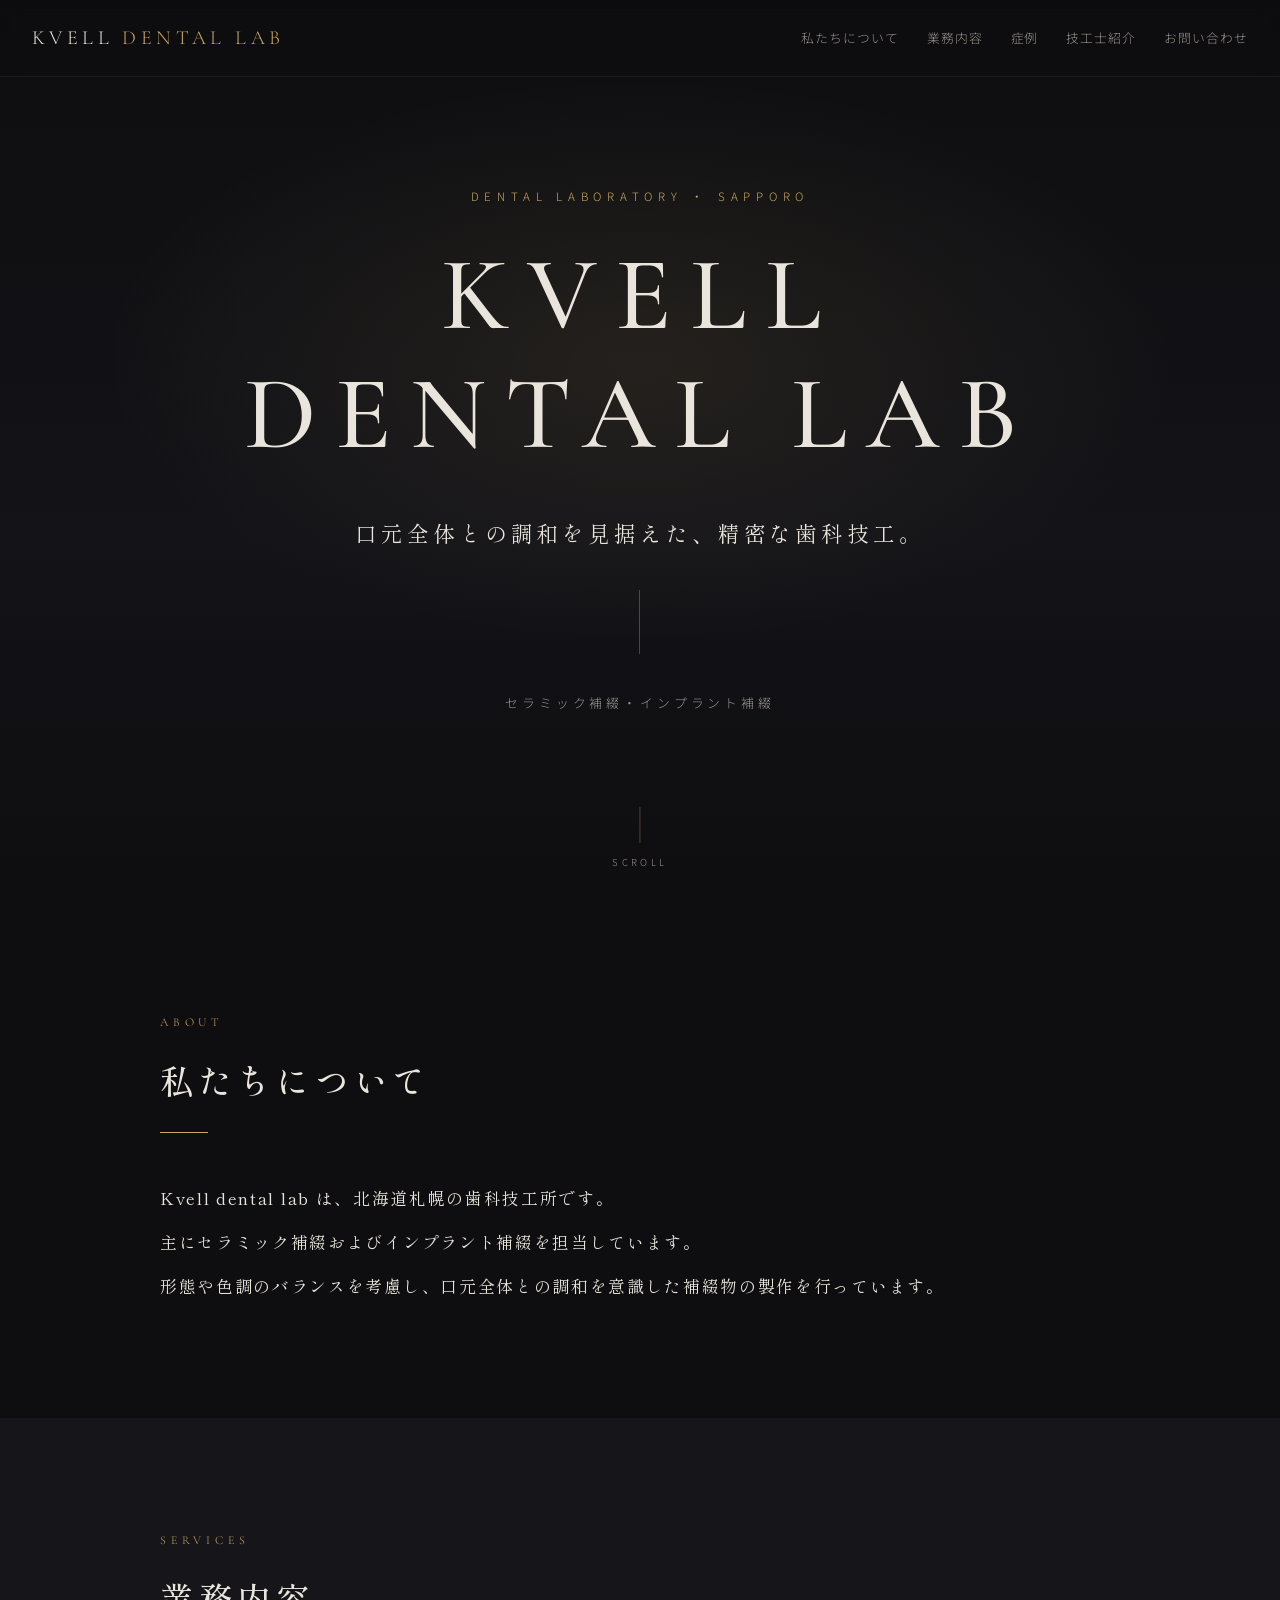
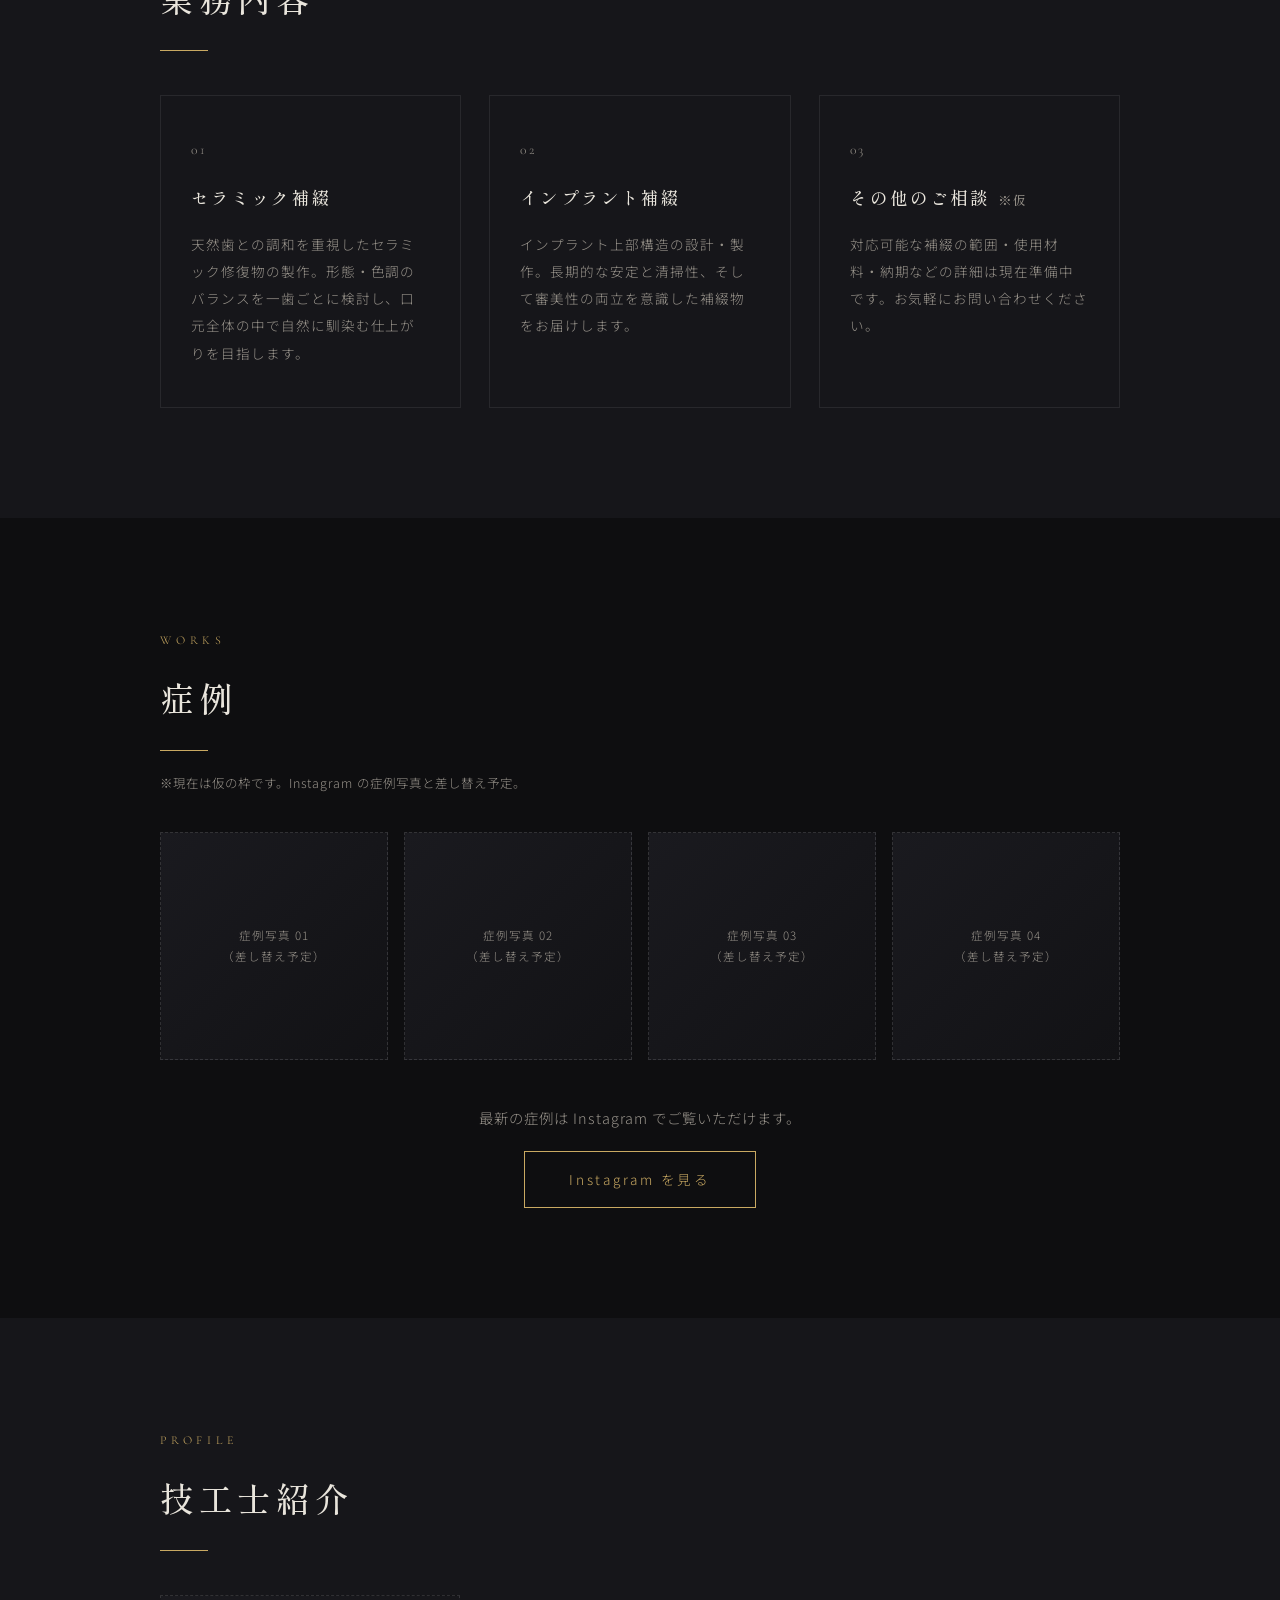
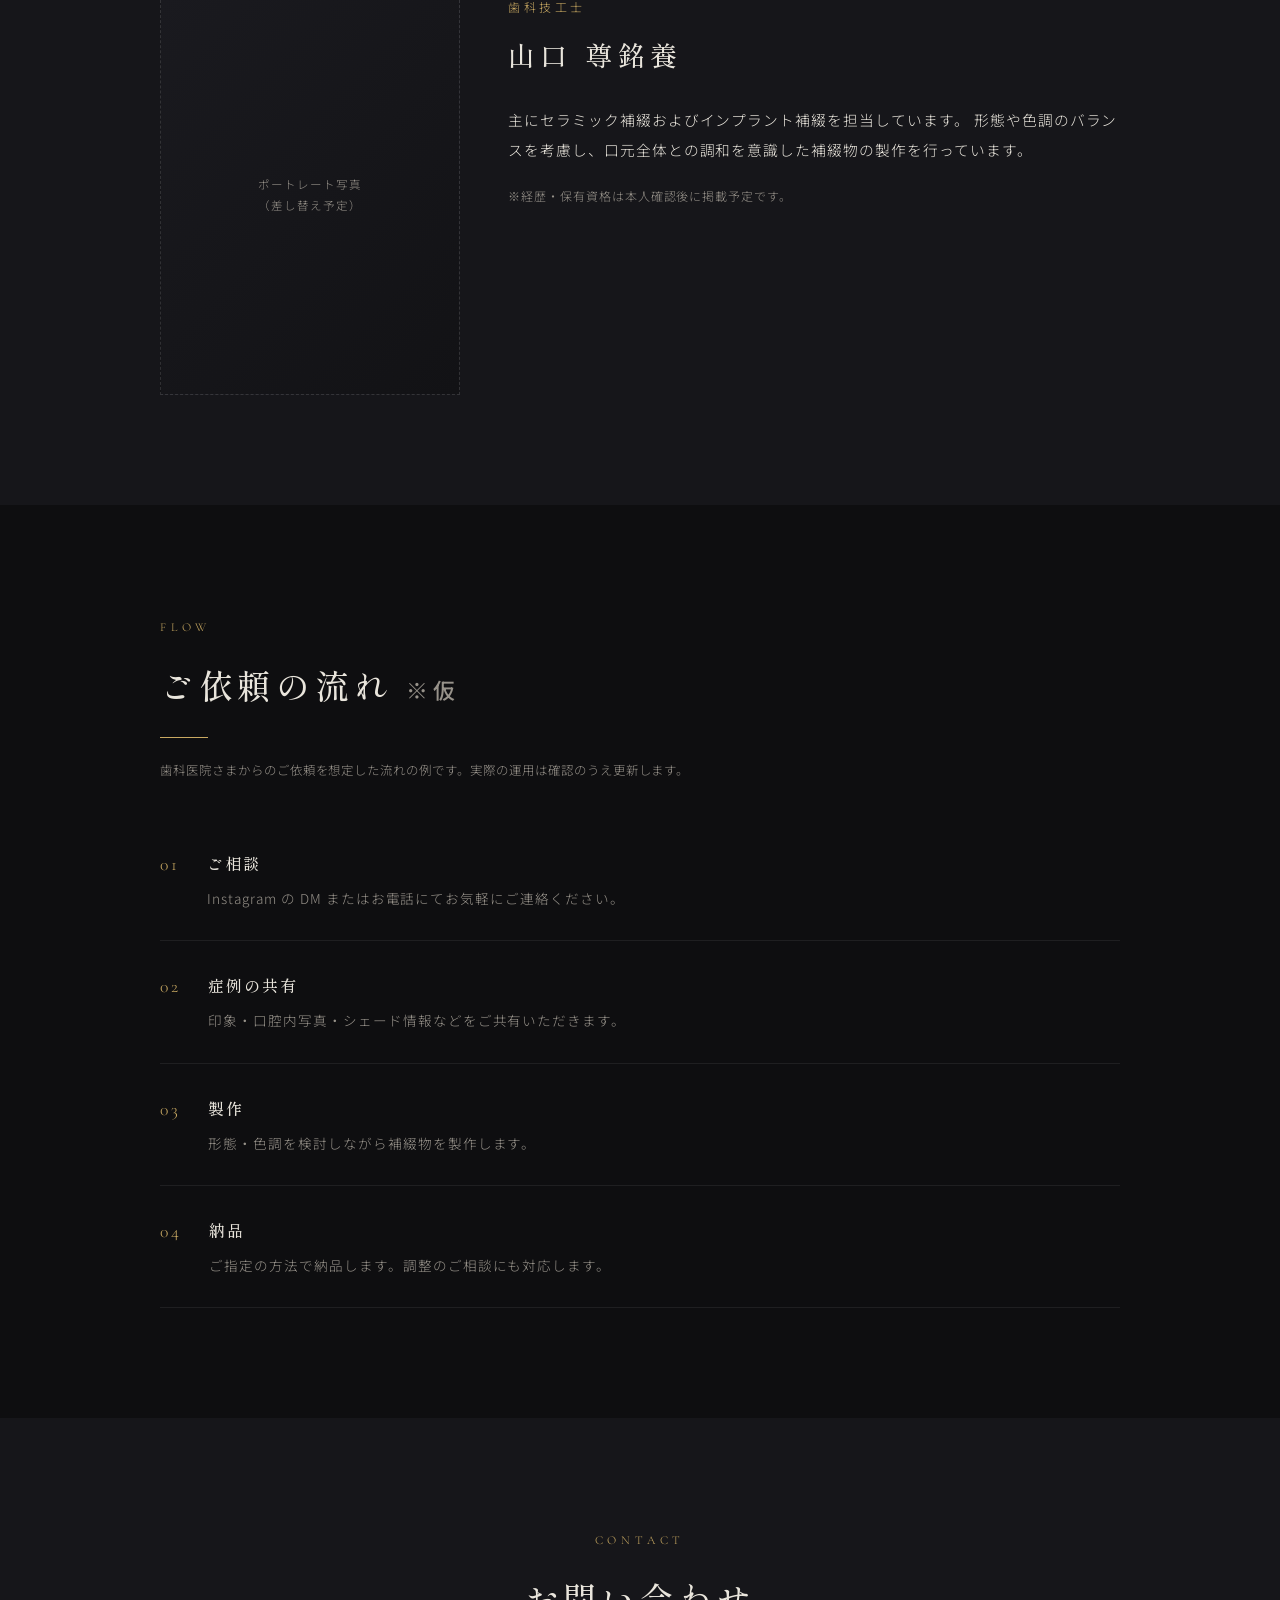
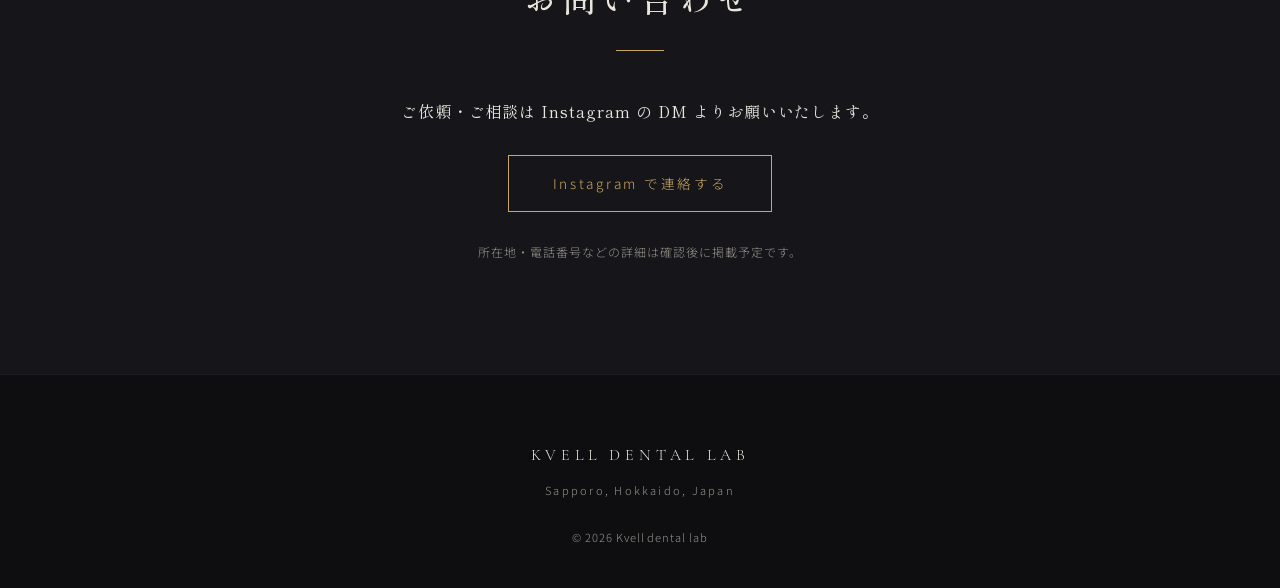
==== index.html @ 653d7cdd "Kvell dental lab site ver.1 Co-Authored-By: Claude Fable 5 <noreply@anthropic.com>" ====
<!DOCTYPE html>
<!--
  Kvell dental lab ウェブサイト ver.1
  ================================================
  【このファイルの役割】
  HTML は「ページの中身と構造」を書くファイルです。
  見た目（色・大きさ・配置）は style.css、動き（スクロール時の表示など）は script.js が担当します。

  【編集の仕方】
  「▼編集ポイント」というコメントの下のテキストを書き換えるだけで内容を更新できます。
  「※仮」と書いてある箇所は、山口さんに確認してから差し替える前提のダミーです。
-->
<html lang="ja">
<head>
  <meta charset="UTF-8">
  <!-- スマホで正しく表示するためのおまじない -->
  <meta name="viewport" content="width=device-width, initial-scale=1.0">
  <!-- 検索結果やタブに表示されるタイトルと説明文 -->
  <title>Kvell dental lab | 北海道札幌の歯科技工所</title>
  <meta name="description" content="北海道札幌の歯科技工所 Kvell dental lab。セラミック補綴・インプラント補綴を中心に、口元全体との調和を意識した補綴物を製作しています。">

  <!-- Google Fonts: 見出し用の明朝体と本文用のゴシック体を読み込む -->
  <link rel="preconnect" href="https://fonts.googleapis.com">
  <link rel="preconnect" href="https://fonts.gstatic.com" crossorigin>
  <link href="https://fonts.googleapis.com/css2?family=Cormorant+Garamond:wght@400;500;600&family=Noto+Sans+JP:wght@300;400;500&family=Shippori+Mincho:wght@400;500;600&display=swap" rel="stylesheet">

  <!-- 見た目の設定ファイルを読み込む -->
  <link rel="stylesheet" href="style.css">
</head>
<body>

  <!-- ============ ヘッダー（画面上部に固定されるナビゲーション） ============ -->
  <header class="site-header">
    <a href="#top" class="header-logo">KVELL <span>DENTAL LAB</span></a>
    <nav class="header-nav">
      <a href="#about">私たちについて</a>
      <a href="#services">業務内容</a>
      <a href="#works">症例</a>
      <a href="#profile">技工士紹介</a>
      <a href="#contact">お問い合わせ</a>
    </nav>
    <!-- スマホ用のメニューボタン（三本線） -->
    <button class="nav-toggle" aria-label="メニューを開く">
      <span></span><span></span><span></span>
    </button>
  </header>

  <!-- ============ ヒーロー（最初に目に入る大きなエリア） ============ -->
  <section class="hero" id="top">
    <div class="hero-inner">
      <p class="hero-eyebrow">DENTAL LABORATORY ・ SAPPORO</p>
      <!-- ▼編集ポイント: 屋号とキャッチコピー -->
      <h1 class="hero-title">KVELL<br>DENTAL LAB</h1>
      <p class="hero-lead">口元全体との調和を見据えた、<br class="sp-only">精密な歯科技工。</p>
      <div class="hero-line"></div>
      <p class="hero-sub">セラミック補綴・インプラント補綴</p>
    </div>
    <!-- 下にスクロールできることを示す小さな表示 -->
    <div class="scroll-hint"><span></span>SCROLL</div>
  </section>

  <!-- ============ 私たちについて ============ -->
  <section class="section" id="about">
    <div class="section-inner fade-in">
      <p class="section-label">ABOUT</p>
      <h2 class="section-title">私たちについて</h2>
      <!-- ▼編集ポイント: 技工所の紹介文（本人提供の文章がベース） -->
      <p class="about-text">
        Kvell dental lab は、北海道札幌の歯科技工所です。<br>
        主にセラミック補綴およびインプラント補綴を担当しています。<br>
        形態や色調のバランスを考慮し、口元全体との調和を意識した補綴物の製作を行っています。
      </p>
    </div>
  </section>

  <!-- ============ 業務内容 ============ -->
  <section class="section section-dark" id="services">
    <div class="section-inner fade-in">
      <p class="section-label">SERVICES</p>
      <h2 class="section-title">業務内容</h2>
      <div class="services-grid">
        <div class="service-card">
          <p class="service-num">01</p>
          <h3>セラミック補綴</h3>
          <!-- ▼編集ポイント: 各業務の説明文 -->
          <p>天然歯との調和を重視したセラミック修復物の製作。形態・色調のバランスを一歯ごとに検討し、口元全体の中で自然に馴染む仕上がりを目指します。</p>
        </div>
        <div class="service-card">
          <p class="service-num">02</p>
          <h3>インプラント補綴</h3>
          <p>インプラント上部構造の設計・製作。長期的な安定と清掃性、そして審美性の両立を意識した補綴物をお届けします。</p>
        </div>
        <div class="service-card">
          <p class="service-num">03</p>
          <h3>その他のご相談 <small>※仮</small></h3>
          <p>対応可能な補綴の範囲・使用材料・納期などの詳細は現在準備中です。お気軽にお問い合わせください。</p>
        </div>
      </div>
    </div>
  </section>

  <!-- ============ 症例ギャラリー ============ -->
  <section class="section" id="works">
    <div class="section-inner fade-in">
      <p class="section-label">WORKS</p>
      <h2 class="section-title">症例</h2>
      <p class="section-note">※現在は仮の枠です。Instagram の症例写真と差し替え予定。</p>
      <!-- ▼編集ポイント: 写真が用意できたら <div class="work-placeholder"> を <img src="写真ファイル名"> に置き換える -->
      <div class="works-grid">
        <div class="work-placeholder"><span>症例写真 01<br>（差し替え予定）</span></div>
        <div class="work-placeholder"><span>症例写真 02<br>（差し替え予定）</span></div>
        <div class="work-placeholder"><span>症例写真 03<br>（差し替え予定）</span></div>
        <div class="work-placeholder"><span>症例写真 04<br>（差し替え予定）</span></div>
      </div>
      <p class="works-ig">
        最新の症例は Instagram でご覧いただけます。<br>
        <a href="https://www.instagram.com/kvell_dental_lab" target="_blank" rel="noopener" class="btn-gold">Instagram を見る</a>
      </p>
    </div>
  </section>

  <!-- ============ 技工士紹介 ============ -->
  <section class="section section-dark" id="profile">
    <div class="section-inner fade-in">
      <p class="section-label">PROFILE</p>
      <h2 class="section-title">技工士紹介</h2>
      <div class="profile-wrap">
        <!-- ▼編集ポイント: 写真が用意できたらこの枠を <img> に置き換える -->
        <div class="profile-photo"><span>ポートレート写真<br>（差し替え予定）</span></div>
        <div class="profile-body">
          <p class="profile-role">歯科技工士</p>
          <h3 class="profile-name">山口 尊銘養</h3>
          <!-- ▼編集ポイント: 本人の言葉・経歴（経歴は未確認のため未掲載） -->
          <p class="profile-text">
            主にセラミック補綴およびインプラント補綴を担当しています。
            形態や色調のバランスを考慮し、口元全体との調和を意識した補綴物の製作を行っています。
          </p>
          <p class="profile-note">※経歴・保有資格は本人確認後に掲載予定です。</p>
        </div>
      </div>
    </div>
  </section>

  <!-- ============ ご依頼の流れ（歯科医院向け） ============ -->
  <section class="section" id="flow">
    <div class="section-inner fade-in">
      <p class="section-label">FLOW</p>
      <h2 class="section-title">ご依頼の流れ <small class="title-note">※仮</small></h2>
      <p class="section-note">歯科医院さまからのご依頼を想定した流れの例です。実際の運用は確認のうえ更新します。</p>
      <ol class="flow-list">
        <li><span class="flow-step">01</span><div><h3>ご相談</h3><p>Instagram の DM またはお電話にてお気軽にご連絡ください。</p></div></li>
        <li><span class="flow-step">02</span><div><h3>症例の共有</h3><p>印象・口腔内写真・シェード情報などをご共有いただきます。</p></div></li>
        <li><span class="flow-step">03</span><div><h3>製作</h3><p>形態・色調を検討しながら補綴物を製作します。</p></div></li>
        <li><span class="flow-step">04</span><div><h3>納品</h3><p>ご指定の方法で納品します。調整のご相談にも対応します。</p></div></li>
      </ol>
    </div>
  </section>

  <!-- ============ お問い合わせ ============ -->
  <section class="section section-dark" id="contact">
    <div class="section-inner fade-in">
      <p class="section-label">CONTACT</p>
      <h2 class="section-title">お問い合わせ</h2>
      <p class="contact-text">
        ご依頼・ご相談は Instagram の DM よりお願いいたします。
      </p>
      <a href="https://www.instagram.com/kvell_dental_lab" target="_blank" rel="noopener" class="btn-gold">Instagram で連絡する</a>
      <!-- ▼編集ポイント: 住所・電話番号・メールが確定したらここに追記 -->
      <p class="contact-note">所在地・電話番号などの詳細は確認後に掲載予定です。</p>
    </div>
  </section>

  <!-- ============ フッター（ページ最下部） ============ -->
  <footer class="site-footer">
    <p class="footer-logo">KVELL DENTAL LAB</p>
    <p class="footer-place">Sapporo, Hokkaido, Japan</p>
    <p class="footer-copy">&copy; 2026 Kvell dental lab</p>
  </footer>

  <!-- 動きの設定ファイルを読み込む（body の最後に置くのが定石） -->
  <script src="script.js"></script>
</body>
</html>
---- style.css ----
/*
  Kvell dental lab スタイルシート ver.1
  ================================================
  【このファイルの役割】
  CSS は「見た目」を決めるファイルです。色・文字・余白・配置をここで指定します。

  【読み方の基本】
  .service-card { color: red; } と書くと、
  HTML の class="service-card" が付いた要素の文字色が赤になります。

  【デザインの決めごと（ダーク×プレミアム）】
  背景: ほぼ黒 / 文字: 生成り色 / アクセント: 金 / 見出し: 明朝体
  色は下の :root にまとめてあるので、ここを変えると全体が変わります。
*/

/* ---- サイト全体で使う色と書体の定義 ---- */
:root {
  --bg: #0e0e10;            /* 基本の背景色（ほぼ黒） */
  --bg-alt: #16161a;        /* 少し明るい背景色（交互のセクション用） */
  --text: #e9e5dc;          /* 基本の文字色（生成り） */
  --text-dim: #97928a;      /* 控えめな文字色（補足用） */
  --gold: #c9a962;          /* アクセントの金色 */
  --line: rgba(201, 169, 98, 0.35); /* 金色の薄い線 */
  --serif: "Shippori Mincho", "Hiragino Mincho ProN", serif;      /* 見出し用の明朝体 */
  --latin: "Cormorant Garamond", serif;                            /* 欧文ロゴ用 */
  --sans: "Noto Sans JP", "Hiragino Kaku Gothic ProN", sans-serif; /* 本文用ゴシック体 */
}

/* ---- リセット（ブラウザ標準の余白を消して統一する） ---- */
* { margin: 0; padding: 0; box-sizing: border-box; }

html { scroll-behavior: smooth; } /* ページ内リンクをなめらかにスクロール */

body {
  background: var(--bg);
  color: var(--text);
  font-family: var(--sans);
  font-weight: 300;
  line-height: 2;
  letter-spacing: 0.06em;
}

/* ================= ヘッダー ================= */
.site-header {
  position: fixed;            /* スクロールしても上部に固定 */
  top: 0; left: 0; right: 0;
  z-index: 100;               /* 他の要素より手前に表示 */
  display: flex;
  justify-content: space-between;
  align-items: center;
  padding: 18px 32px;
  background: rgba(14, 14, 16, 0.85);
  backdrop-filter: blur(8px); /* 背景をすりガラス風にぼかす */
  border-bottom: 1px solid rgba(255, 255, 255, 0.06);
}

.header-logo {
  font-family: var(--latin);
  font-size: 1.25rem;
  letter-spacing: 0.22em;
  color: var(--text);
  text-decoration: none;
}
.header-logo span { color: var(--gold); }

.header-nav { display: flex; gap: 28px; }
.header-nav a {
  color: var(--text-dim);
  text-decoration: none;
  font-size: 0.8rem;
  transition: color 0.3s;     /* 色の変化を0.3秒かけてなめらかに */
}
.header-nav a:hover { color: var(--gold); }

/* スマホ用メニューボタン（普段は隠し、画面が狭いときだけ表示） */
.nav-toggle {
  display: none;
  flex-direction: column;
  gap: 5px;
  background: none;
  border: none;
  cursor: pointer;
  padding: 6px;
}
.nav-toggle span {
  width: 22px; height: 1px;
  background: var(--text);
  display: block;
}

/* ================= ヒーロー ================= */
.hero {
  min-height: 100vh;          /* 画面の高さいっぱいに広げる */
  display: flex;
  align-items: center;
  justify-content: center;
  text-align: center;
  position: relative;
  /* 黒地に金がほのかに差す背景。写真が入るまでのグラデーション */
  background:
    radial-gradient(ellipse 60% 45% at 50% 40%, rgba(201, 169, 98, 0.10), transparent 70%),
    linear-gradient(180deg, #0e0e10 0%, #131318 60%, #0e0e10 100%);
}

.hero-eyebrow {
  font-size: 0.72rem;
  letter-spacing: 0.5em;
  color: var(--gold);
  margin-bottom: 28px;
}

.hero-title {
  font-family: var(--latin);
  font-weight: 500;
  font-size: clamp(3rem, 9vw, 6.5rem); /* 画面幅に応じて文字サイズを自動調整 */
  letter-spacing: 0.18em;
  line-height: 1.15;
}

.hero-lead {
  font-family: var(--serif);
  font-size: clamp(1rem, 2.4vw, 1.35rem);
  margin-top: 36px;
  letter-spacing: 0.18em;
}

.hero-line {
  width: 1px; height: 64px;
  background: var(--line);
  margin: 36px auto;
}

.hero-sub {
  font-size: 0.8rem;
  letter-spacing: 0.3em;
  color: var(--text-dim);
}

/* 画面下の SCROLL 表示 */
.scroll-hint {
  position: absolute;
  bottom: 28px; left: 50%;
  transform: translateX(-50%);
  font-size: 0.6rem;
  letter-spacing: 0.35em;
  color: var(--text-dim);
  display: flex;
  flex-direction: column;
  align-items: center;
  gap: 10px;
}
.scroll-hint span {
  width: 1px; height: 36px;
  background: var(--line);
  animation: scrollPulse 2s infinite; /* 下で定義したアニメーションを繰り返す */
}
@keyframes scrollPulse {
  0%   { transform: scaleY(0); transform-origin: top; }
  50%  { transform: scaleY(1); transform-origin: top; }
  100% { transform: scaleY(0); transform-origin: bottom; }
}

/* ================= セクション共通 ================= */
.section { padding: 110px 32px; }
.section-dark { background: var(--bg-alt); }

.section-inner { max-width: 960px; margin: 0 auto; }

.section-label {
  font-family: var(--latin);
  font-size: 0.75rem;
  letter-spacing: 0.4em;
  color: var(--gold);
  margin-bottom: 12px;
}

.section-title {
  font-family: var(--serif);
  font-weight: 500;
  font-size: clamp(1.5rem, 3.5vw, 2.1rem);
  letter-spacing: 0.14em;
  margin-bottom: 44px;
  position: relative;
  padding-bottom: 20px;
}
/* 見出しの下の短い金線 */
.section-title::after {
  content: "";
  position: absolute;
  bottom: 0; left: 0;
  width: 48px; height: 1px;
  background: var(--gold);
}
.title-note { font-size: 0.65em; color: var(--text-dim); font-family: var(--sans); }

.section-note {
  font-size: 0.78rem;
  color: var(--text-dim);
  margin: -24px 0 36px;
}

/* ================= 私たちについて ================= */
.about-text {
  font-family: var(--serif);
  font-size: 1.05rem;
  line-height: 2.6;
  letter-spacing: 0.1em;
}

/* ================= 業務内容 ================= */
.services-grid {
  display: grid;                                  /* カードを格子状に並べる */
  grid-template-columns: repeat(3, 1fr);          /* 3等分の列 */
  gap: 28px;
}

.service-card {
  border: 1px solid rgba(255, 255, 255, 0.08);
  padding: 40px 30px;
  transition: border-color 0.4s;
}
.service-card:hover { border-color: var(--line); }

.service-num {
  font-family: var(--latin);
  color: var(--gold);
  font-size: 0.9rem;
  letter-spacing: 0.2em;
  margin-bottom: 16px;
}
.service-card h3 {
  font-family: var(--serif);
  font-weight: 500;
  font-size: 1.1rem;
  letter-spacing: 0.12em;
  margin-bottom: 16px;
}
.service-card h3 small { font-size: 0.7em; color: var(--text-dim); }
.service-card p { font-size: 0.85rem; color: var(--text-dim); }

/* ================= 症例 ================= */
.works-grid {
  display: grid;
  grid-template-columns: repeat(4, 1fr);
  gap: 16px;
}

/* 写真が入るまでの仮枠 */
.work-placeholder {
  aspect-ratio: 1;            /* 正方形を保つ */
  display: flex;
  align-items: center;
  justify-content: center;
  text-align: center;
  font-size: 0.72rem;
  color: var(--text-dim);
  line-height: 1.8;
  background: linear-gradient(135deg, #1a1a1f 0%, #121215 100%);
  border: 1px dashed rgba(255, 255, 255, 0.12);
}

.works-ig {
  margin-top: 44px;
  text-align: center;
  font-size: 0.9rem;
  color: var(--text-dim);
}

/* 金色の枠ボタン（Instagram への誘導） */
.btn-gold {
  display: inline-block;
  margin-top: 18px;
  padding: 14px 44px;
  border: 1px solid var(--gold);
  color: var(--gold);
  text-decoration: none;
  font-size: 0.85rem;
  letter-spacing: 0.2em;
  transition: background 0.4s, color 0.4s;
}
.btn-gold:hover { background: var(--gold); color: #0e0e10; }

/* ================= 技工士紹介 ================= */
.profile-wrap {
  display: grid;
  grid-template-columns: 300px 1fr;  /* 左に写真、右に文章 */
  gap: 48px;
  align-items: start;
}

.profile-photo {
  aspect-ratio: 3 / 4;
  display: flex;
  align-items: center;
  justify-content: center;
  text-align: center;
  font-size: 0.72rem;
  color: var(--text-dim);
  line-height: 1.8;
  background: linear-gradient(135deg, #1a1a1f 0%, #121215 100%);
  border: 1px dashed rgba(255, 255, 255, 0.12);
}

.profile-role {
  font-size: 0.75rem;
  letter-spacing: 0.3em;
  color: var(--gold);
  margin-bottom: 8px;
}
.profile-name {
  font-family: var(--serif);
  font-weight: 500;
  font-size: 1.7rem;
  letter-spacing: 0.2em;
  margin-bottom: 24px;
}
.profile-text { font-size: 0.92rem; color: var(--text); }
.profile-note { margin-top: 20px; font-size: 0.75rem; color: var(--text-dim); }

/* ================= ご依頼の流れ ================= */
.flow-list { list-style: none; }
.flow-list li {
  display: flex;
  gap: 28px;
  padding: 28px 0;
  border-bottom: 1px solid rgba(255, 255, 255, 0.07);
  align-items: baseline;
}
.flow-step {
  font-family: var(--latin);
  color: var(--gold);
  font-size: 1.1rem;
  letter-spacing: 0.15em;
  flex-shrink: 0;
}
.flow-list h3 {
  font-family: var(--serif);
  font-weight: 500;
  font-size: 1rem;
  letter-spacing: 0.12em;
  margin-bottom: 6px;
}
.flow-list p { font-size: 0.85rem; color: var(--text-dim); }

/* ================= お問い合わせ ================= */
#contact .section-inner { text-align: center; }
#contact .section-title { padding-bottom: 20px; }
#contact .section-title::after { left: 50%; transform: translateX(-50%); }
.contact-text { font-family: var(--serif); font-size: 1rem; margin-bottom: 10px; }
.contact-note { margin-top: 28px; font-size: 0.75rem; color: var(--text-dim); }

/* ================= フッター ================= */
.site-footer {
  text-align: center;
  padding: 64px 32px 40px;
  border-top: 1px solid rgba(255, 255, 255, 0.06);
}
.footer-logo {
  font-family: var(--latin);
  letter-spacing: 0.3em;
  font-size: 1rem;
  margin-bottom: 8px;
}
.footer-place { font-size: 0.7rem; color: var(--text-dim); letter-spacing: 0.2em; }
.footer-copy { margin-top: 24px; font-size: 0.7rem; color: var(--text-dim); }

/* ================= スクロールで浮かび上がる演出 =================
   script.js が画面に入った要素へ .visible を付け、ふわっと表示させる */
.fade-in {
  opacity: 0;
  transform: translateY(24px);
  transition: opacity 0.9s ease, transform 0.9s ease;
}
.fade-in.visible {
  opacity: 1;
  transform: translateY(0);
}

/* ================= スマホ対応（画面幅 768px 以下で適用） ================= */
.sp-only { display: none; } /* スマホ専用の改行はパソコンでは非表示 */

@media (max-width: 768px) {
  .sp-only { display: inline; }

  /* ナビはメニューボタン式に切り替え */
  .header-nav {
    position: fixed;
    top: 60px; left: 0; right: 0;
    flex-direction: column;
    gap: 0;
    background: rgba(14, 14, 16, 0.97);
    border-bottom: 1px solid rgba(255, 255, 255, 0.08);
    display: none;            /* 普段は隠す（ボタンで開閉） */
  }
  .header-nav.open { display: flex; }
  .header-nav a { padding: 16px 32px; border-top: 1px solid rgba(255,255,255,0.05); }
  .nav-toggle { display: flex; }

  .section { padding: 80px 24px; }
  .services-grid { grid-template-columns: 1fr; }       /* カードは縦1列に */
  .works-grid { grid-template-columns: repeat(2, 1fr); } /* 症例は2列に */
  .profile-wrap { grid-template-columns: 1fr; }        /* 写真と文章を縦並びに */
  .profile-photo { width: min(280px, 75vw); margin: 0 auto; }
}
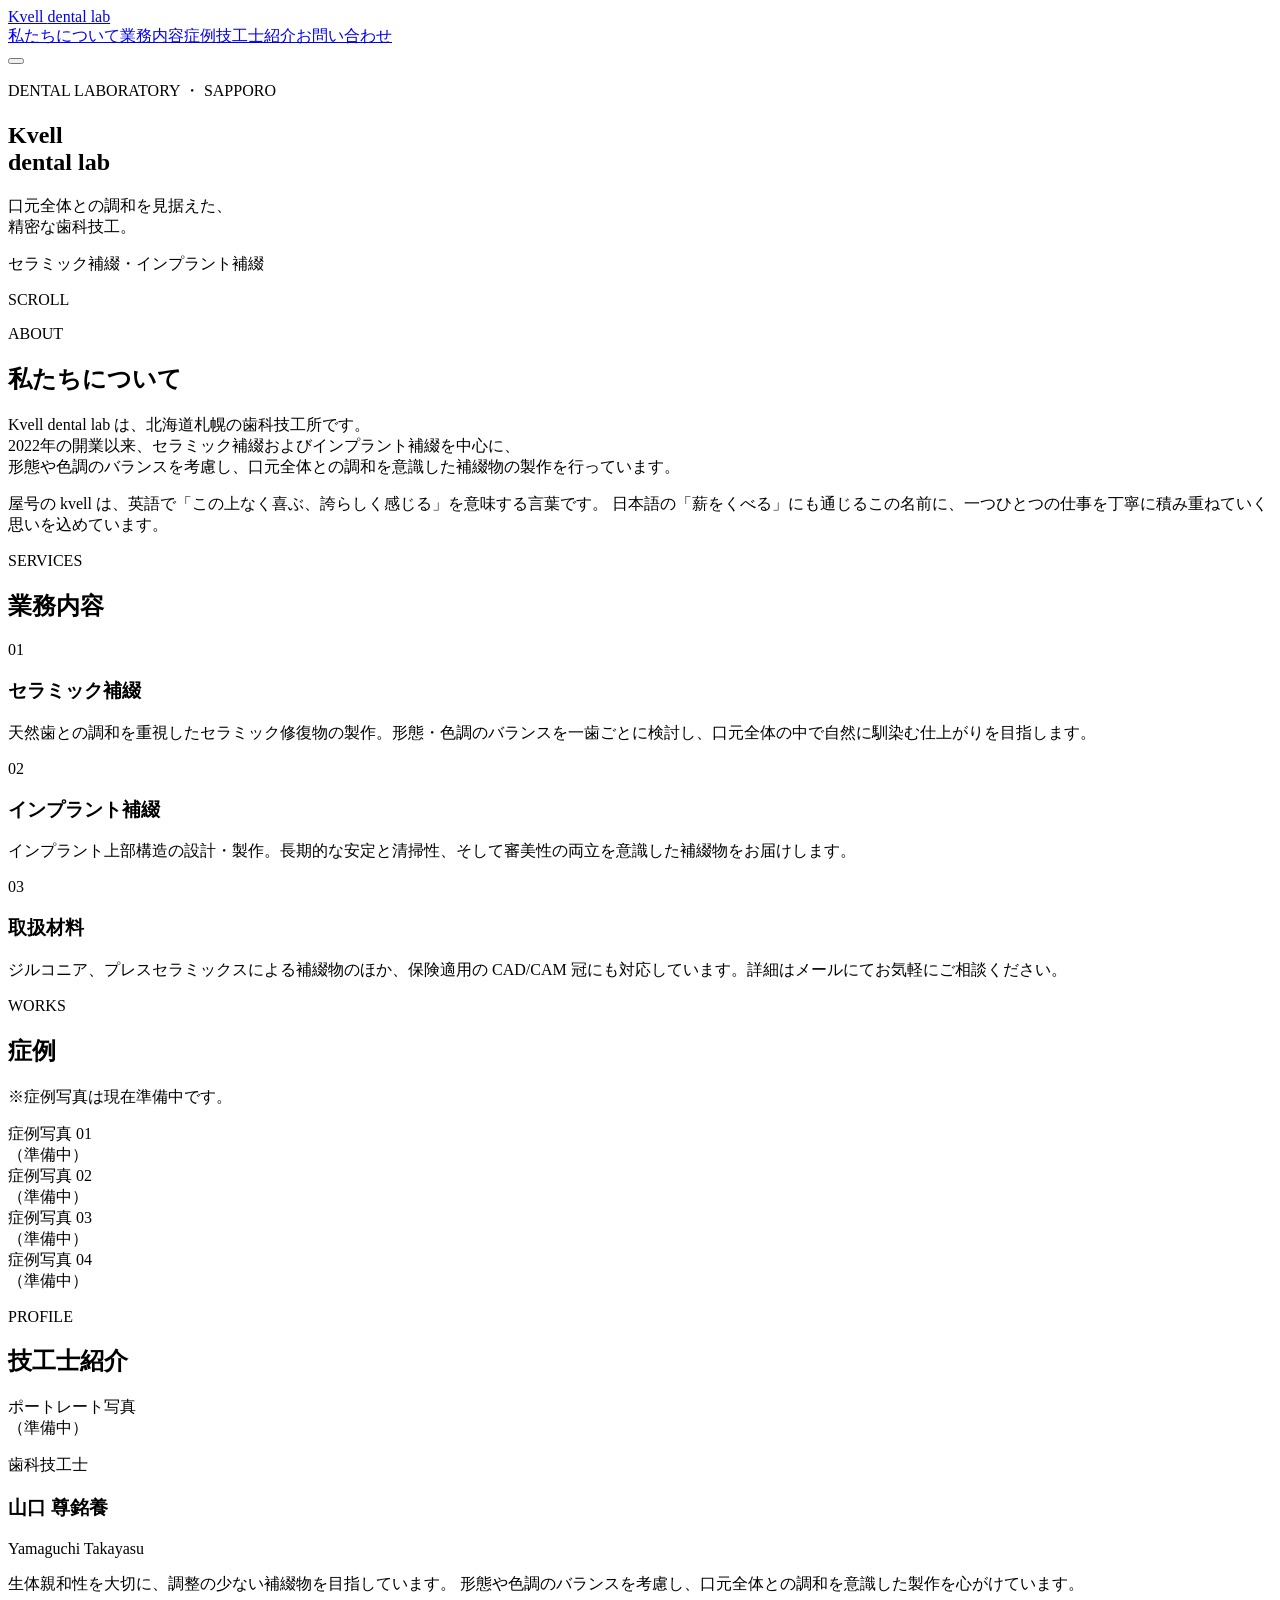
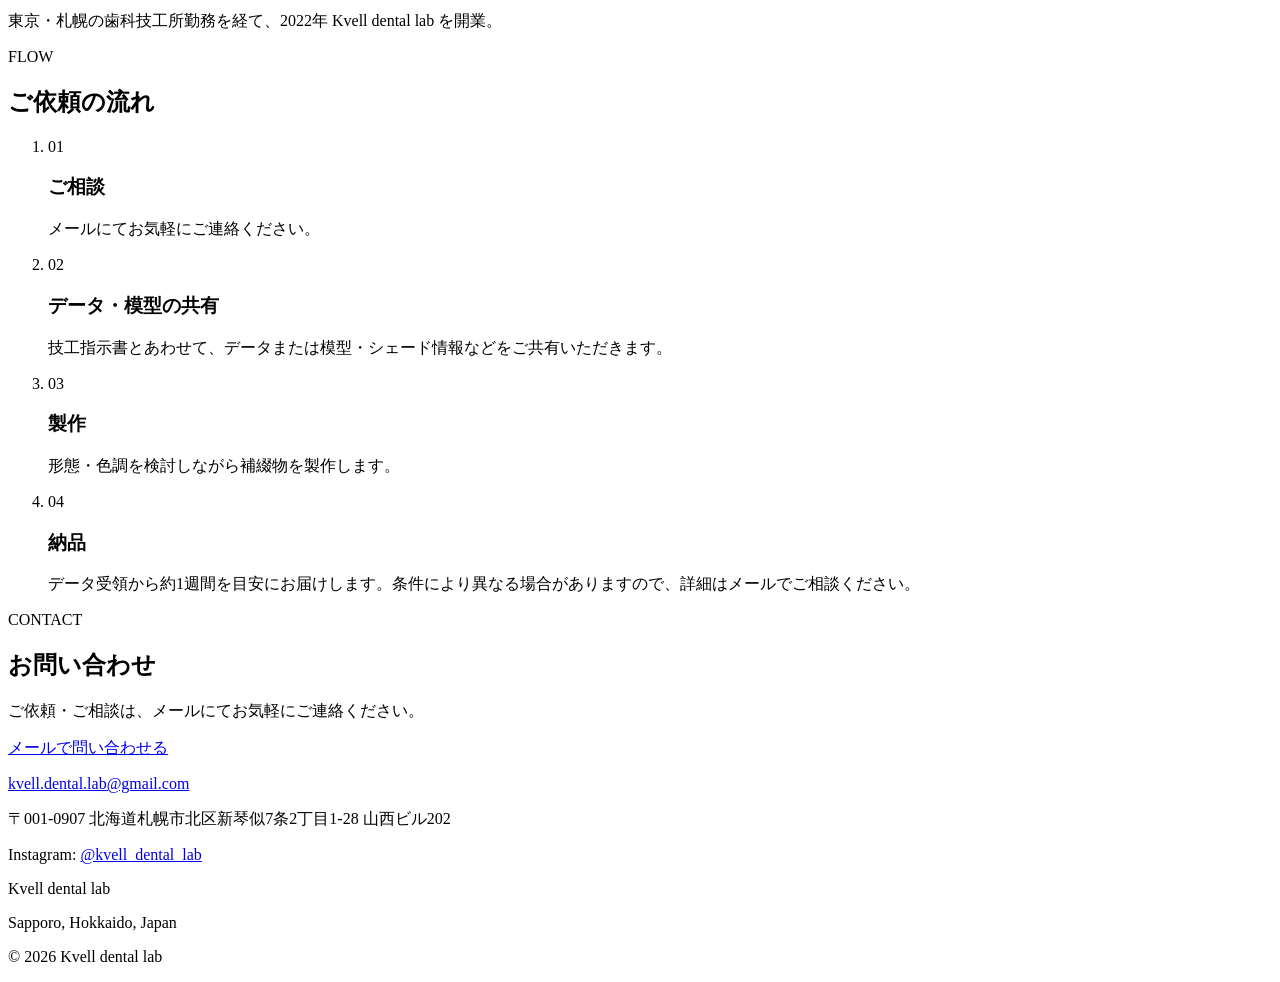
==== commit 5f87bcd9: "第1弾: Next.js版に更新(ヒアリング反映)" ====
--- a/index.html
+++ b/index.html
@@ -1,183 +1 @@
-<!DOCTYPE html>
-<!--
-  Kvell dental lab ウェブサイト ver.1
-  ================================================
-  【このファイルの役割】
-  HTML は「ページの中身と構造」を書くファイルです。
-  見た目（色・大きさ・配置）は style.css、動き（スクロール時の表示など）は script.js が担当します。
-
-  【編集の仕方】
-  「▼編集ポイント」というコメントの下のテキストを書き換えるだけで内容を更新できます。
-  「※仮」と書いてある箇所は、山口さんに確認してから差し替える前提のダミーです。
--->
-<html lang="ja">
-<head>
-  <meta charset="UTF-8">
-  <!-- スマホで正しく表示するためのおまじない -->
-  <meta name="viewport" content="width=device-width, initial-scale=1.0">
-  <!-- 検索結果やタブに表示されるタイトルと説明文 -->
-  <title>Kvell dental lab | 北海道札幌の歯科技工所</title>
-  <meta name="description" content="北海道札幌の歯科技工所 Kvell dental lab。セラミック補綴・インプラント補綴を中心に、口元全体との調和を意識した補綴物を製作しています。">
-
-  <!-- Google Fonts: 見出し用の明朝体と本文用のゴシック体を読み込む -->
-  <link rel="preconnect" href="https://fonts.googleapis.com">
-  <link rel="preconnect" href="https://fonts.gstatic.com" crossorigin>
-  <link href="https://fonts.googleapis.com/css2?family=Cormorant+Garamond:wght@400;500;600&family=Noto+Sans+JP:wght@300;400;500&family=Shippori+Mincho:wght@400;500;600&display=swap" rel="stylesheet">
-
-  <!-- 見た目の設定ファイルを読み込む -->
-  <link rel="stylesheet" href="style.css">
-</head>
-<body>
-
-  <!-- ============ ヘッダー（画面上部に固定されるナビゲーション） ============ -->
-  <header class="site-header">
-    <a href="#top" class="header-logo">KVELL <span>DENTAL LAB</span></a>
-    <nav class="header-nav">
-      <a href="#about">私たちについて</a>
-      <a href="#services">業務内容</a>
-      <a href="#works">症例</a>
-      <a href="#profile">技工士紹介</a>
-      <a href="#contact">お問い合わせ</a>
-    </nav>
-    <!-- スマホ用のメニューボタン（三本線） -->
-    <button class="nav-toggle" aria-label="メニューを開く">
-      <span></span><span></span><span></span>
-    </button>
-  </header>
-
-  <!-- ============ ヒーロー（最初に目に入る大きなエリア） ============ -->
-  <section class="hero" id="top">
-    <div class="hero-inner">
-      <p class="hero-eyebrow">DENTAL LABORATORY ・ SAPPORO</p>
-      <!-- ▼編集ポイント: 屋号とキャッチコピー -->
-      <h1 class="hero-title">KVELL<br>DENTAL LAB</h1>
-      <p class="hero-lead">口元全体との調和を見据えた、<br class="sp-only">精密な歯科技工。</p>
-      <div class="hero-line"></div>
-      <p class="hero-sub">セラミック補綴・インプラント補綴</p>
-    </div>
-    <!-- 下にスクロールできることを示す小さな表示 -->
-    <div class="scroll-hint"><span></span>SCROLL</div>
-  </section>
-
-  <!-- ============ 私たちについて ============ -->
-  <section class="section" id="about">
-    <div class="section-inner fade-in">
-      <p class="section-label">ABOUT</p>
-      <h2 class="section-title">私たちについて</h2>
-      <!-- ▼編集ポイント: 技工所の紹介文（本人提供の文章がベース） -->
-      <p class="about-text">
-        Kvell dental lab は、北海道札幌の歯科技工所です。<br>
-        主にセラミック補綴およびインプラント補綴を担当しています。<br>
-        形態や色調のバランスを考慮し、口元全体との調和を意識した補綴物の製作を行っています。
-      </p>
-    </div>
-  </section>
-
-  <!-- ============ 業務内容 ============ -->
-  <section class="section section-dark" id="services">
-    <div class="section-inner fade-in">
-      <p class="section-label">SERVICES</p>
-      <h2 class="section-title">業務内容</h2>
-      <div class="services-grid">
-        <div class="service-card">
-          <p class="service-num">01</p>
-          <h3>セラミック補綴</h3>
-          <!-- ▼編集ポイント: 各業務の説明文 -->
-          <p>天然歯との調和を重視したセラミック修復物の製作。形態・色調のバランスを一歯ごとに検討し、口元全体の中で自然に馴染む仕上がりを目指します。</p>
-        </div>
-        <div class="service-card">
-          <p class="service-num">02</p>
-          <h3>インプラント補綴</h3>
-          <p>インプラント上部構造の設計・製作。長期的な安定と清掃性、そして審美性の両立を意識した補綴物をお届けします。</p>
-        </div>
-        <div class="service-card">
-          <p class="service-num">03</p>
-          <h3>その他のご相談 <small>※仮</small></h3>
-          <p>対応可能な補綴の範囲・使用材料・納期などの詳細は現在準備中です。お気軽にお問い合わせください。</p>
-        </div>
-      </div>
-    </div>
-  </section>
-
-  <!-- ============ 症例ギャラリー ============ -->
-  <section class="section" id="works">
-    <div class="section-inner fade-in">
-      <p class="section-label">WORKS</p>
-      <h2 class="section-title">症例</h2>
-      <p class="section-note">※現在は仮の枠です。Instagram の症例写真と差し替え予定。</p>
-      <!-- ▼編集ポイント: 写真が用意できたら <div class="work-placeholder"> を <img src="写真ファイル名"> に置き換える -->
-      <div class="works-grid">
-        <div class="work-placeholder"><span>症例写真 01<br>（差し替え予定）</span></div>
-        <div class="work-placeholder"><span>症例写真 02<br>（差し替え予定）</span></div>
-        <div class="work-placeholder"><span>症例写真 03<br>（差し替え予定）</span></div>
-        <div class="work-placeholder"><span>症例写真 04<br>（差し替え予定）</span></div>
-      </div>
-      <p class="works-ig">
-        最新の症例は Instagram でご覧いただけます。<br>
-        <a href="https://www.instagram.com/kvell_dental_lab" target="_blank" rel="noopener" class="btn-gold">Instagram を見る</a>
-      </p>
-    </div>
-  </section>
-
-  <!-- ============ 技工士紹介 ============ -->
-  <section class="section section-dark" id="profile">
-    <div class="section-inner fade-in">
-      <p class="section-label">PROFILE</p>
-      <h2 class="section-title">技工士紹介</h2>
-      <div class="profile-wrap">
-        <!-- ▼編集ポイント: 写真が用意できたらこの枠を <img> に置き換える -->
-        <div class="profile-photo"><span>ポートレート写真<br>（差し替え予定）</span></div>
-        <div class="profile-body">
-          <p class="profile-role">歯科技工士</p>
-          <h3 class="profile-name">山口 尊銘養</h3>
-          <!-- ▼編集ポイント: 本人の言葉・経歴（経歴は未確認のため未掲載） -->
-          <p class="profile-text">
-            主にセラミック補綴およびインプラント補綴を担当しています。
-            形態や色調のバランスを考慮し、口元全体との調和を意識した補綴物の製作を行っています。
-          </p>
-          <p class="profile-note">※経歴・保有資格は本人確認後に掲載予定です。</p>
-        </div>
-      </div>
-    </div>
-  </section>
-
-  <!-- ============ ご依頼の流れ（歯科医院向け） ============ -->
-  <section class="section" id="flow">
-    <div class="section-inner fade-in">
-      <p class="section-label">FLOW</p>
-      <h2 class="section-title">ご依頼の流れ <small class="title-note">※仮</small></h2>
-      <p class="section-note">歯科医院さまからのご依頼を想定した流れの例です。実際の運用は確認のうえ更新します。</p>
-      <ol class="flow-list">
-        <li><span class="flow-step">01</span><div><h3>ご相談</h3><p>Instagram の DM またはお電話にてお気軽にご連絡ください。</p></div></li>
-        <li><span class="flow-step">02</span><div><h3>症例の共有</h3><p>印象・口腔内写真・シェード情報などをご共有いただきます。</p></div></li>
-        <li><span class="flow-step">03</span><div><h3>製作</h3><p>形態・色調を検討しながら補綴物を製作します。</p></div></li>
-        <li><span class="flow-step">04</span><div><h3>納品</h3><p>ご指定の方法で納品します。調整のご相談にも対応します。</p></div></li>
-      </ol>
-    </div>
-  </section>
-
-  <!-- ============ お問い合わせ ============ -->
-  <section class="section section-dark" id="contact">
-    <div class="section-inner fade-in">
-      <p class="section-label">CONTACT</p>
-      <h2 class="section-title">お問い合わせ</h2>
-      <p class="contact-text">
-        ご依頼・ご相談は Instagram の DM よりお願いいたします。
-      </p>
-      <a href="https://www.instagram.com/kvell_dental_lab" target="_blank" rel="noopener" class="btn-gold">Instagram で連絡する</a>
-      <!-- ▼編集ポイント: 住所・電話番号・メールが確定したらここに追記 -->
-      <p class="contact-note">所在地・電話番号などの詳細は確認後に掲載予定です。</p>
-    </div>
-  </section>
-
-  <!-- ============ フッター（ページ最下部） ============ -->
-  <footer class="site-footer">
-    <p class="footer-logo">KVELL DENTAL LAB</p>
-    <p class="footer-place">Sapporo, Hokkaido, Japan</p>
-    <p class="footer-copy">&copy; 2026 Kvell dental lab</p>
-  </footer>
-
-  <!-- 動きの設定ファイルを読み込む（body の最後に置くのが定石） -->
-  <script src="script.js"></script>
-</body>
-</html>
+<!DOCTYPE html><html lang="ja" class="shippori_mincho_163a5645-module__3BFY5a__variable cormorant_garamond_c7b5346c-module___897eq__variable noto_sans_jp_bcd4fa3b-module__z5cKuW__variable"><head><meta charSet="utf-8"/><meta name="viewport" content="width=device-width, initial-scale=1"/><link rel="preload" href="/kvell-dental-lab/_next/static/media/015ea0aca5e1221e-s.p.423sypyy7lyik.woff2" as="font" crossorigin="" type="font/woff2"/><link rel="preload" href="/kvell-dental-lab/_next/static/media/01e4147cff8141ee-s.p.3huc2loe0ie8a.woff2" as="font" crossorigin="" type="font/woff2"/><link rel="preload" href="/kvell-dental-lab/_next/static/media/02595049b6f95add-s.p.3x2r1rl6bkl0s.woff2" as="font" crossorigin="" type="font/woff2"/><link rel="preload" href="/kvell-dental-lab/_next/static/media/05e881862c018eae-s.p.3nokkvg76x8vy.woff2" as="font" crossorigin="" type="font/woff2"/><link rel="preload" href="/kvell-dental-lab/_next/static/media/06a6e1232c90f57a-s.p.2534a9opt-lx8.woff2" as="font" crossorigin="" type="font/woff2"/><link rel="preload" href="/kvell-dental-lab/_next/static/media/08878625391215a4-s.p.0z-9sqmpixt84.woff2" as="font" crossorigin="" type="font/woff2"/><link rel="preload" href="/kvell-dental-lab/_next/static/media/08e0651dfacdba39-s.p.0r2mr_hwyky5x.woff2" as="font" crossorigin="" type="font/woff2"/><link rel="preload" href="/kvell-dental-lab/_next/static/media/09ea9b8285b1a449-s.p.2clkxrj_rprsg.woff2" as="font" crossorigin="" type="font/woff2"/><link rel="preload" href="/kvell-dental-lab/_next/static/media/0a7c2a78a6947b3b-s.p.0_h0gbnf_8_0y.woff2" as="font" crossorigin="" type="font/woff2"/><link rel="preload" href="/kvell-dental-lab/_next/static/media/0bcf468128dba7fd-s.p.3m9q52cs8cvct.woff2" as="font" crossorigin="" type="font/woff2"/><link rel="preload" href="/kvell-dental-lab/_next/static/media/0be74690bc7a3153-s.p.3b8q_ajl-h6i6.woff2" as="font" crossorigin="" type="font/woff2"/><link rel="preload" href="/kvell-dental-lab/_next/static/media/0bf1742e8811e2c4-s.p.16k2l7ofkhmzb.woff2" as="font" crossorigin="" type="font/woff2"/><link rel="preload" href="/kvell-dental-lab/_next/static/media/0cf3194906a7fedd-s.p.3xakstyiq2oiv.woff2" as="font" crossorigin="" type="font/woff2"/><link rel="preload" href="/kvell-dental-lab/_next/static/media/0d9a72c061ff70d5-s.p.3ay4sc6es9256.woff2" as="font" crossorigin="" type="font/woff2"/><link rel="preload" href="/kvell-dental-lab/_next/static/media/0d9b4e57d1d1b76b-s.p.1v540ar002z6-.woff2" as="font" crossorigin="" type="font/woff2"/><link rel="preload" href="/kvell-dental-lab/_next/static/media/11822b2dde0628a2-s.p.2rkbfq_s9t8dz.woff2" as="font" crossorigin="" type="font/woff2"/><link rel="preload" href="/kvell-dental-lab/_next/static/media/11a0ee7c73c4cce0-s.p.112kv1dftpy25.woff2" as="font" crossorigin="" type="font/woff2"/><link rel="preload" href="/kvell-dental-lab/_next/static/media/12cb747b95213375-s.p.3mawg69399fk4.woff2" as="font" crossorigin="" type="font/woff2"/><link rel="preload" href="/kvell-dental-lab/_next/static/media/13b5e309c9a8d89f-s.p.3p_x8n0575rs1.woff2" as="font" crossorigin="" type="font/woff2"/><link rel="preload" href="/kvell-dental-lab/_next/static/media/13e21cab36f2b56e-s.p.2eeenu5jw8ly7.woff2" as="font" crossorigin="" type="font/woff2"/><link rel="preload" href="/kvell-dental-lab/_next/static/media/1550d35d96c025bc-s.p.2pur5y9uh9b_y.woff2" as="font" crossorigin="" type="font/woff2"/><link rel="preload" href="/kvell-dental-lab/_next/static/media/156ceae3974d13da-s.p.2a7g2mr3-8v79.woff2" as="font" crossorigin="" type="font/woff2"/><link rel="preload" href="/kvell-dental-lab/_next/static/media/1786d1835a8fe31a-s.p.2n6h3zcku-pqg.woff2" as="font" crossorigin="" type="font/woff2"/><link rel="preload" href="/kvell-dental-lab/_next/static/media/1945067a2baf78ed-s.p.0shjt6tqpw2ha.woff2" as="font" crossorigin="" type="font/woff2"/><link rel="preload" href="/kvell-dental-lab/_next/static/media/1d665eb8f3c4e539-s.p.1vnetz-87mgqr.woff2" as="font" crossorigin="" type="font/woff2"/><link rel="preload" href="/kvell-dental-lab/_next/static/media/1d799085b14f7942-s.p.2hfo-c9xwv1e_.woff2" as="font" crossorigin="" type="font/woff2"/><link rel="preload" href="/kvell-dental-lab/_next/static/media/1e35396ae306882b-s.p.2o5ncm5ueeljl.woff2" as="font" crossorigin="" type="font/woff2"/><link rel="preload" href="/kvell-dental-lab/_next/static/media/1e6a144e661f7c55-s.p.03jona-z88gqj.woff2" as="font" crossorigin="" type="font/woff2"/><link rel="preload" href="/kvell-dental-lab/_next/static/media/1f4677bf81bf4acf-s.p.2wlu5zehz0ew0.woff2" as="font" crossorigin="" type="font/woff2"/><link rel="preload" href="/kvell-dental-lab/_next/static/media/206a2d9e48856009-s.p.1h2tomitolv7f.woff2" as="font" crossorigin="" type="font/woff2"/><link rel="preload" href="/kvell-dental-lab/_next/static/media/2089a53e3828f30f-s.p.2qsup-j8n2_er.woff2" as="font" crossorigin="" type="font/woff2"/><link rel="preload" href="/kvell-dental-lab/_next/static/media/212dc866d3a5c560-s.p.39a829dt4jpcr.woff2" as="font" crossorigin="" type="font/woff2"/><link rel="preload" href="/kvell-dental-lab/_next/static/media/21e1503bf81c843d-s.p.26bo2125mcyvf.woff2" as="font" crossorigin="" type="font/woff2"/><link rel="preload" href="/kvell-dental-lab/_next/static/media/2245e12f9d30201c-s.p.1gn7r81etrbp4.woff2" as="font" crossorigin="" type="font/woff2"/><link rel="preload" href="/kvell-dental-lab/_next/static/media/2376fbaee8db3978-s.p.1gdcnht8-i19x.woff2" as="font" crossorigin="" type="font/woff2"/><link rel="preload" href="/kvell-dental-lab/_next/static/media/23b7be405f594958-s.p.31g44-szi6xcb.woff2" as="font" crossorigin="" type="font/woff2"/><link rel="preload" href="/kvell-dental-lab/_next/static/media/261262719ad83836-s.p.0kj5j9ik0dqg1.woff2" as="font" crossorigin="" type="font/woff2"/><link rel="preload" href="/kvell-dental-lab/_next/static/media/2618a1a54a33db94-s.p.2668hqfzs9wga.woff2" as="font" crossorigin="" type="font/woff2"/><link rel="preload" href="/kvell-dental-lab/_next/static/media/28b5c61ec370f8d5-s.p.3zdkncqgd1jeq.woff2" as="font" crossorigin="" type="font/woff2"/><link rel="preload" href="/kvell-dental-lab/_next/static/media/2ba86a82fc22c7c8-s.p.1pw06k4exik3m.woff2" as="font" crossorigin="" type="font/woff2"/><link rel="preload" href="/kvell-dental-lab/_next/static/media/2beb0b712b7da81f-s.p.0ryyxwy2szmui.woff2" as="font" crossorigin="" type="font/woff2"/><link rel="preload" href="/kvell-dental-lab/_next/static/media/2c8de4ceac31b47f-s.p.2rdrbohywd7op.woff2" as="font" crossorigin="" type="font/woff2"/><link rel="preload" href="/kvell-dental-lab/_next/static/media/2d707760c09410d9-s.p.3xuoi240666d7.woff2" as="font" crossorigin="" type="font/woff2"/><link rel="preload" href="/kvell-dental-lab/_next/static/media/2e1b578481fad02d-s.p.3a963pi8nk39p.woff2" as="font" crossorigin="" type="font/woff2"/><link rel="preload" href="/kvell-dental-lab/_next/static/media/2ed775aa4c169d21-s.p.3z57uupp-4n00.woff2" as="font" crossorigin="" type="font/woff2"/><link rel="preload" href="/kvell-dental-lab/_next/static/media/2fb27675ce86428b-s.p.1f0w8uqrsb0b3.woff2" as="font" crossorigin="" type="font/woff2"/><link rel="preload" href="/kvell-dental-lab/_next/static/media/2fe163834094f142-s.p.1j50ozc3-uy7e.woff2" as="font" crossorigin="" type="font/woff2"/><link rel="preload" href="/kvell-dental-lab/_next/static/media/31a62ac5d07195c5-s.p.05a5kxh6i0txl.woff2" as="font" crossorigin="" type="font/woff2"/><link rel="preload" href="/kvell-dental-lab/_next/static/media/31a840d2b4dfec19-s.p.0pk588n_rvir6.woff2" as="font" crossorigin="" type="font/woff2"/><link rel="preload" href="/kvell-dental-lab/_next/static/media/32597e8e3e08ef54-s.p.0fwkh82n_963w.woff2" as="font" crossorigin="" type="font/woff2"/><link rel="preload" href="/kvell-dental-lab/_next/static/media/33a98fe9c3094d6a-s.p.2_98u4pbcy5d3.woff2" as="font" crossorigin="" type="font/woff2"/><link rel="preload" href="/kvell-dental-lab/_next/static/media/33f6f762ccd73a5a-s.p.0o9ytl2wk6zdv.woff2" as="font" crossorigin="" type="font/woff2"/><link rel="preload" href="/kvell-dental-lab/_next/static/media/3654f5d955a36e62-s.p.0wlmo7rdxvya5.woff2" as="font" crossorigin="" type="font/woff2"/><link rel="preload" href="/kvell-dental-lab/_next/static/media/373c6baab2bdc794-s.p.0frb_t5i4iyzs.woff2" as="font" crossorigin="" type="font/woff2"/><link rel="preload" href="/kvell-dental-lab/_next/static/media/374e26ae2c0910e9-s.p.3_5kwrrxts7ou.woff2" as="font" crossorigin="" type="font/woff2"/><link rel="preload" href="/kvell-dental-lab/_next/static/media/376eed4300fb78de-s.p.2nl71kec8hk35.woff2" as="font" crossorigin="" type="font/woff2"/><link rel="preload" href="/kvell-dental-lab/_next/static/media/38789b4ddcd9aab2-s.p.3cjs0rr0nzdlr.woff2" as="font" crossorigin="" type="font/woff2"/><link rel="preload" href="/kvell-dental-lab/_next/static/media/3947363473e18956-s.p.06ig1-c1w-k1h.woff2" as="font" crossorigin="" type="font/woff2"/><link rel="preload" href="/kvell-dental-lab/_next/static/media/3bfef7e67c36eeb6-s.p.0ui2hx4x_gtg5.woff2" as="font" crossorigin="" type="font/woff2"/><link rel="preload" href="/kvell-dental-lab/_next/static/media/3c0cb9401d629374-s.p.3zhugzj4n5epn.woff2" as="font" crossorigin="" type="font/woff2"/><link rel="preload" href="/kvell-dental-lab/_next/static/media/3d08723b97df600e-s.p.0ouba8cja0tf8.woff2" as="font" crossorigin="" type="font/woff2"/><link rel="preload" href="/kvell-dental-lab/_next/static/media/3e14161a4e057d9e-s.p.3twyo7oljkyuj.woff2" as="font" crossorigin="" type="font/woff2"/><link rel="preload" href="/kvell-dental-lab/_next/static/media/3efa53852be8e3ba-s.p.28aa5csull1ew.woff2" as="font" crossorigin="" type="font/woff2"/><link rel="preload" href="/kvell-dental-lab/_next/static/media/4085142e92ee9e9b-s.p.085kuauj7vvaa.woff2" as="font" crossorigin="" type="font/woff2"/><link rel="preload" href="/kvell-dental-lab/_next/static/media/40bd3587ea970e6d-s.p.02-hp3w-aer1v.woff2" as="font" crossorigin="" type="font/woff2"/><link rel="preload" href="/kvell-dental-lab/_next/static/media/415607414afa29d2-s.p.3c-78bgquwxtd.woff2" as="font" crossorigin="" type="font/woff2"/><link rel="preload" href="/kvell-dental-lab/_next/static/media/451569a9f088e96f-s.p.33-8p25anjsdm.woff2" as="font" crossorigin="" type="font/woff2"/><link rel="preload" href="/kvell-dental-lab/_next/static/media/458d786e66c0da57-s.p.1sn3-zd1nhkyk.woff2" as="font" crossorigin="" type="font/woff2"/><link rel="preload" href="/kvell-dental-lab/_next/static/media/4767505c97a80633-s.p.08xk6o90x-ijt.woff2" as="font" crossorigin="" type="font/woff2"/><link rel="preload" href="/kvell-dental-lab/_next/static/media/493efc6b01042928-s.p.3q--kv73o3ta4.woff2" as="font" crossorigin="" type="font/woff2"/><link rel="preload" href="/kvell-dental-lab/_next/static/media/4956961da8022661-s.p.1lqqjjm-q7p4u.woff2" as="font" crossorigin="" type="font/woff2"/><link rel="preload" href="/kvell-dental-lab/_next/static/media/49975f3c895b7a0e-s.p.28zdc6_tfz8yf.woff2" as="font" crossorigin="" type="font/woff2"/><link rel="preload" href="/kvell-dental-lab/_next/static/media/4b25fd1e90f97d4d-s.p.0n8u7k7rfm441.woff2" as="font" crossorigin="" type="font/woff2"/><link rel="preload" href="/kvell-dental-lab/_next/static/media/4b60cb31f4e495ba-s.p.0a1n3p29a0-8p.woff2" as="font" crossorigin="" type="font/woff2"/><link rel="preload" href="/kvell-dental-lab/_next/static/media/4bbdc314c6931ea1-s.p.28bjnpk6ntp9s.woff2" as="font" crossorigin="" type="font/woff2"/><link rel="preload" href="/kvell-dental-lab/_next/static/media/4c051c3d4597a2f4-s.p.2zzkpszx4ndj_.woff2" as="font" crossorigin="" type="font/woff2"/><link rel="preload" href="/kvell-dental-lab/_next/static/media/4ef1f5504be954dc-s.p.0jqwoluyp7u5p.woff2" as="font" crossorigin="" type="font/woff2"/><link rel="preload" href="/kvell-dental-lab/_next/static/media/5021732891bce24f-s.p.1mq5k7z97m111.woff2" as="font" crossorigin="" type="font/woff2"/><link rel="preload" href="/kvell-dental-lab/_next/static/media/508b22ad1b7784d2-s.p.33fgst295je9j.woff2" as="font" crossorigin="" type="font/woff2"/><link rel="preload" href="/kvell-dental-lab/_next/static/media/519fc74afb5c2151-s.p.3r5hhscviu3ym.woff2" as="font" crossorigin="" type="font/woff2"/><link rel="preload" href="/kvell-dental-lab/_next/static/media/52d0b9f24d645e0c-s.p.11hbbe-f35_78.woff2" as="font" crossorigin="" type="font/woff2"/><link rel="preload" href="/kvell-dental-lab/_next/static/media/53e6bdd2c829f363-s.p.42gw4sweuosc0.woff2" as="font" crossorigin="" type="font/woff2"/><link rel="preload" href="/kvell-dental-lab/_next/static/media/54a16783febdfb0b-s.p.0y0gzreancqpn.woff2" as="font" crossorigin="" type="font/woff2"/><link rel="preload" href="/kvell-dental-lab/_next/static/media/54d134625ea10b1b-s.p.246hgi5exevr2.woff2" as="font" crossorigin="" type="font/woff2"/><link rel="preload" href="/kvell-dental-lab/_next/static/media/54e58fe47a3166b5-s.p.2ea244_cn1ryn.woff2" as="font" crossorigin="" type="font/woff2"/><link rel="preload" href="/kvell-dental-lab/_next/static/media/550ee814d4ed928a-s.p.2ktbms9s5qva9.woff2" as="font" crossorigin="" type="font/woff2"/><link rel="preload" href="/kvell-dental-lab/_next/static/media/572872fe1acf0661-s.p.1peupv-df4z-9.woff2" as="font" crossorigin="" type="font/woff2"/><link rel="preload" href="/kvell-dental-lab/_next/static/media/5915696e47db8e94-s.p.3aepjn7wdmznt.woff2" as="font" crossorigin="" type="font/woff2"/><link rel="preload" href="/kvell-dental-lab/_next/static/media/59aa7756b936c64c-s.p.2qh_s0gb41_zr.woff2" as="font" crossorigin="" type="font/woff2"/><link rel="preload" href="/kvell-dental-lab/_next/static/media/5d77e608e23ec416-s.p.14imn6dtcx-wo.woff2" as="font" crossorigin="" type="font/woff2"/><link rel="preload" href="/kvell-dental-lab/_next/static/media/5dfb0a91a34ed9cb-s.p.184g5i2b8xy_1.woff2" as="font" crossorigin="" type="font/woff2"/><link rel="preload" href="/kvell-dental-lab/_next/static/media/6044fcae23c60319-s.p.3f7i28om_xfvw.woff2" as="font" crossorigin="" type="font/woff2"/><link rel="preload" href="/kvell-dental-lab/_next/static/media/6107e3dfb4b10c60-s.p.3_iusxkppf35h.woff2" as="font" crossorigin="" type="font/woff2"/><link rel="preload" href="/kvell-dental-lab/_next/static/media/6138200a75080f73-s.p.0p005afivm39p.woff2" as="font" crossorigin="" type="font/woff2"/><link rel="preload" href="/kvell-dental-lab/_next/static/media/64215e33c5d441b2-s.p.0vrgu7kzg0w19.woff2" as="font" crossorigin="" type="font/woff2"/><link rel="preload" href="/kvell-dental-lab/_next/static/media/6491c0cce50385a7-s.p.0k92rq8thq77_.woff2" as="font" crossorigin="" type="font/woff2"/><link rel="preload" href="/kvell-dental-lab/_next/static/media/65a4dbeb96e50bdf-s.p.3fj127g95uq34.woff2" as="font" crossorigin="" type="font/woff2"/><link rel="preload" href="/kvell-dental-lab/_next/static/media/669f21337876b922-s.p.2zjulwbz9mhyg.woff2" as="font" crossorigin="" type="font/woff2"/><link rel="preload" href="/kvell-dental-lab/_next/static/media/67e517d6e4d476d1-s.p.32eb2_414g5bl.woff2" as="font" crossorigin="" type="font/woff2"/><link rel="preload" href="/kvell-dental-lab/_next/static/media/6891b70c5f51278c-s.p.0bdb2oemfkxe5.woff2" as="font" crossorigin="" type="font/woff2"/><link rel="preload" href="/kvell-dental-lab/_next/static/media/695e90ff40db72d7-s.p.42vd7cjz2e4xc.woff2" as="font" crossorigin="" type="font/woff2"/><link rel="preload" href="/kvell-dental-lab/_next/static/media/6ae167326681c07f-s.p.1y2_15qj79_w-.woff2" as="font" crossorigin="" type="font/woff2"/><link rel="preload" href="/kvell-dental-lab/_next/static/media/6bd6c9eae9cbf969-s.p.0pciwrxqi_tt7.woff2" as="font" crossorigin="" type="font/woff2"/><link rel="preload" href="/kvell-dental-lab/_next/static/media/6c5428c69d1f439d-s.p.08pcv38wqxge3.woff2" as="font" crossorigin="" type="font/woff2"/><link rel="preload" href="/kvell-dental-lab/_next/static/media/6c5e8079f415af1d-s.p.3ekj4ftgnv435.woff2" as="font" crossorigin="" type="font/woff2"/><link rel="preload" href="/kvell-dental-lab/_next/static/media/6c6d4acc001481db-s.p.0m2uw9mi3mepz.woff2" as="font" crossorigin="" type="font/woff2"/><link rel="preload" href="/kvell-dental-lab/_next/static/media/6c9140f32761da3f-s.p.37luxe_kxgq1s.woff2" as="font" crossorigin="" type="font/woff2"/><link rel="preload" href="/kvell-dental-lab/_next/static/media/6ca85738e9b96f22-s.p.1b11cq9ftilhl.woff2" as="font" crossorigin="" type="font/woff2"/><link rel="preload" href="/kvell-dental-lab/_next/static/media/6cc8f4ee8987a880-s.p.1_-o03hkvfcj1.woff2" as="font" crossorigin="" type="font/woff2"/><link rel="preload" href="/kvell-dental-lab/_next/static/media/6d9e5bfeb539553f-s.p.232ydd26i6q3g.woff2" as="font" crossorigin="" type="font/woff2"/><link rel="preload" href="/kvell-dental-lab/_next/static/media/6f70fb5427f65521-s.p.3ilguo93u2dr-.woff2" as="font" crossorigin="" type="font/woff2"/><link rel="preload" href="/kvell-dental-lab/_next/static/media/70d986737253603d-s.p.1wjk-q7kkj-4a.woff2" as="font" crossorigin="" type="font/woff2"/><link rel="preload" href="/kvell-dental-lab/_next/static/media/7101c2d57779be6a-s.p.14zztzf3wfrp4.woff2" as="font" crossorigin="" type="font/woff2"/><link rel="preload" href="/kvell-dental-lab/_next/static/media/71f19c7e710fddbc-s.p.1lyh_1xk23u_u.woff2" as="font" crossorigin="" type="font/woff2"/><link rel="preload" href="/kvell-dental-lab/_next/static/media/751b11b49ce0d388-s.p.298orya5fyj8r.woff2" as="font" crossorigin="" type="font/woff2"/><link rel="preload" href="/kvell-dental-lab/_next/static/media/752c8350f4e1acf4-s.p.02kush6ouupkr.woff2" as="font" crossorigin="" type="font/woff2"/><link rel="preload" href="/kvell-dental-lab/_next/static/media/75a334eaf06ebc59-s.p.3umdlz79djmgw.woff2" as="font" crossorigin="" type="font/woff2"/><link rel="preload" href="/kvell-dental-lab/_next/static/media/777114abfff37eae-s.p.3kqqw485cjcai.woff2" as="font" crossorigin="" type="font/woff2"/><link rel="preload" href="/kvell-dental-lab/_next/static/media/7a13febda313d861-s.p.0wv2xf7ceulz6.woff2" as="font" crossorigin="" type="font/woff2"/><link rel="preload" href="/kvell-dental-lab/_next/static/media/7a2f3135fe433aa4-s.p.1c92x2fhiqhfb.woff2" as="font" crossorigin="" type="font/woff2"/><link rel="preload" href="/kvell-dental-lab/_next/static/media/7ae58258b426c961-s.p.2t3fl49tkqwri.woff2" as="font" crossorigin="" type="font/woff2"/><link rel="preload" href="/kvell-dental-lab/_next/static/media/7c072bd275320fa6-s.p.2d-1ofaqbeupr.woff2" as="font" crossorigin="" type="font/woff2"/><link rel="preload" href="/kvell-dental-lab/_next/static/media/7c2ffb46edd62631-s.p.3q-nq5n1sfx4i.woff2" as="font" crossorigin="" type="font/woff2"/><link rel="preload" href="/kvell-dental-lab/_next/static/media/7c6c8b38664d240a-s.p.34hikliu5chdh.woff2" as="font" crossorigin="" type="font/woff2"/><link rel="preload" href="/kvell-dental-lab/_next/static/media/7c8a7335d4732f48-s.p.2vd-ohutw1ig3.woff2" as="font" crossorigin="" type="font/woff2"/><link rel="preload" href="/kvell-dental-lab/_next/static/media/7d6151e7a87b4b3f-s.p.2icmn29d-9hbp.woff2" as="font" crossorigin="" type="font/woff2"/><link rel="preload" href="/kvell-dental-lab/_next/static/media/8099d4f1b0a5095a-s.p.2sxh5hir5b_p5.woff2" as="font" crossorigin="" type="font/woff2"/><link rel="preload" href="/kvell-dental-lab/_next/static/media/82241d8393112b97-s.p.40xfg8fi0ltid.woff2" as="font" crossorigin="" type="font/woff2"/><link rel="preload" href="/kvell-dental-lab/_next/static/media/83503e98fa259708-s.p.0k0se02c-fd72.woff2" as="font" crossorigin="" type="font/woff2"/><link rel="preload" href="/kvell-dental-lab/_next/static/media/8445c49abad103e8-s.p.0gabc338uxatb.woff2" as="font" crossorigin="" type="font/woff2"/><link rel="preload" href="/kvell-dental-lab/_next/static/media/84c82f679cc667c4-s.p.1-tto76p1pn49.woff2" as="font" crossorigin="" type="font/woff2"/><link rel="preload" href="/kvell-dental-lab/_next/static/media/84d3b623834cd6b2-s.p.27a9dhuxlxm_x.woff2" as="font" crossorigin="" type="font/woff2"/><link rel="preload" href="/kvell-dental-lab/_next/static/media/86086456ba3e0596-s.p.3b05nq30iy6y9.woff2" as="font" crossorigin="" type="font/woff2"/><link rel="preload" href="/kvell-dental-lab/_next/static/media/8797c431e49b1579-s.p.0ykoq7ji4u3sz.woff2" as="font" crossorigin="" type="font/woff2"/><link rel="preload" href="/kvell-dental-lab/_next/static/media/8acc8d024ad9b2e2-s.p.15dg74iidw0w3.woff2" as="font" crossorigin="" type="font/woff2"/><link rel="preload" href="/kvell-dental-lab/_next/static/media/8ccc7d6b0aaa09fe-s.p.14fi0zcuevtg5.woff2" as="font" crossorigin="" type="font/woff2"/><link rel="preload" href="/kvell-dental-lab/_next/static/media/8cdbbd533bf92c4f-s.p.2_6gkgj60a97z.woff2" as="font" crossorigin="" type="font/woff2"/><link rel="preload" href="/kvell-dental-lab/_next/static/media/8f07e708e9686349-s.p.2yc3n_p0mbj01.woff2" as="font" crossorigin="" type="font/woff2"/><link rel="preload" href="/kvell-dental-lab/_next/static/media/8f4be0cb1f92cb1b-s.p.2yjqbslx4ggg7.woff2" as="font" crossorigin="" type="font/woff2"/><link rel="preload" href="/kvell-dental-lab/_next/static/media/8f885835fa857b27-s.p.0rprjved179ep.woff2" as="font" crossorigin="" type="font/woff2"/><link rel="preload" href="/kvell-dental-lab/_next/static/media/90a1da2c22a770bc-s.p.02udq5_j34072.woff2" as="font" crossorigin="" type="font/woff2"/><link rel="preload" href="/kvell-dental-lab/_next/static/media/90fa4567325d9c38-s.p.360lyalp04r19.woff2" as="font" crossorigin="" type="font/woff2"/><link rel="preload" href="/kvell-dental-lab/_next/static/media/915803965e469afe-s.p.3xmsoufi3tk9x.woff2" as="font" crossorigin="" type="font/woff2"/><link rel="preload" href="/kvell-dental-lab/_next/static/media/915ae827542aa87b-s.p.1_8he5yrit7dk.woff2" as="font" crossorigin="" type="font/woff2"/><link rel="preload" href="/kvell-dental-lab/_next/static/media/94501a3d850085ef-s.p.3cgth8uf_1tb1.woff2" as="font" crossorigin="" type="font/woff2"/><link rel="preload" href="/kvell-dental-lab/_next/static/media/96f71c39eab7bade-s.p.3b1zkt68_o6e3.woff2" as="font" crossorigin="" type="font/woff2"/><link rel="preload" href="/kvell-dental-lab/_next/static/media/9763052fe6f7acd7-s.p.0zr-i-37dvrca.woff2" as="font" crossorigin="" type="font/woff2"/><link rel="preload" href="/kvell-dental-lab/_next/static/media/979db3f1ab76830a-s.p.0el9o6540ckrj.woff2" as="font" crossorigin="" type="font/woff2"/><link rel="preload" href="/kvell-dental-lab/_next/static/media/99af7a5e05f14c7a-s.p.07en15v_kekpm.woff2" as="font" crossorigin="" type="font/woff2"/><link rel="preload" href="/kvell-dental-lab/_next/static/media/9a35c8148d4b7bb4-s.p.051lh25he72qw.woff2" as="font" crossorigin="" type="font/woff2"/><link rel="preload" href="/kvell-dental-lab/_next/static/media/9acc6bee40addb05-s.p.0cs83o115o1l4.woff2" as="font" crossorigin="" type="font/woff2"/><link rel="preload" href="/kvell-dental-lab/_next/static/media/9b153290112c6b19-s.p.392h-z50yhyog.woff2" as="font" crossorigin="" type="font/woff2"/><link rel="preload" href="/kvell-dental-lab/_next/static/media/9bfbbb1540dfe0a8-s.p.2qo0wwhrvu7yc.woff2" as="font" crossorigin="" type="font/woff2"/><link rel="preload" href="/kvell-dental-lab/_next/static/media/9c440ccdd357dc02-s.p.39o-3oq9hhfkf.woff2" as="font" crossorigin="" type="font/woff2"/><link rel="preload" href="/kvell-dental-lab/_next/static/media/9cf582ba3ab89f21-s.p.2ch0jgza2gk-f.woff2" as="font" crossorigin="" type="font/woff2"/><link rel="preload" href="/kvell-dental-lab/_next/static/media/9d9ffedb61f08bb5-s.p.2e4lfunuxj6xq.woff2" as="font" crossorigin="" type="font/woff2"/><link rel="preload" href="/kvell-dental-lab/_next/static/media/9e95f922d81caec2-s.p.332d8d9p0x4p0.woff2" as="font" crossorigin="" type="font/woff2"/><link rel="preload" href="/kvell-dental-lab/_next/static/media/a028ba3f0f820b7f-s.p.291ojc6kh--j9.woff2" as="font" crossorigin="" type="font/woff2"/><link rel="preload" href="/kvell-dental-lab/_next/static/media/a121c274c846112d-s.p.30i8e_34966qr.woff2" as="font" crossorigin="" type="font/woff2"/><link rel="preload" href="/kvell-dental-lab/_next/static/media/a132698403129a0b-s.p.0gp7-hwd7x9qd.woff2" as="font" crossorigin="" type="font/woff2"/><link rel="preload" href="/kvell-dental-lab/_next/static/media/a1af7aaef7d0c635-s.p.2ts__54w0l-27.woff2" as="font" crossorigin="" type="font/woff2"/><link rel="preload" href="/kvell-dental-lab/_next/static/media/a26014a0dc87dcaa-s.p.1nthziyhjp-a4.woff2" as="font" crossorigin="" type="font/woff2"/><link rel="preload" href="/kvell-dental-lab/_next/static/media/a2e43fa771f656bf-s.p.3q5vrwybvujp5.woff2" as="font" crossorigin="" type="font/woff2"/><link rel="preload" href="/kvell-dental-lab/_next/static/media/a45e4cc75cf9026a-s.p.182nolkz2sat0.woff2" as="font" crossorigin="" type="font/woff2"/><link rel="preload" href="/kvell-dental-lab/_next/static/media/a502fc45f67af1a1-s.p.26li-m1l1lnnk.woff2" as="font" crossorigin="" type="font/woff2"/><link rel="preload" href="/kvell-dental-lab/_next/static/media/a53be6cb59efe5c1-s.p.1-kffaim7lqjo.woff2" as="font" crossorigin="" type="font/woff2"/><link rel="preload" href="/kvell-dental-lab/_next/static/media/a60a684102b0f347-s.p.3mtz_gcan7dwb.woff2" as="font" crossorigin="" type="font/woff2"/><link rel="preload" href="/kvell-dental-lab/_next/static/media/a712b911abbea87b-s.p.2nzwm2z4pg-12.woff2" as="font" crossorigin="" type="font/woff2"/><link rel="preload" href="/kvell-dental-lab/_next/static/media/a7e9c972341ecbba-s.p.3kggn5i9ffixv.woff2" as="font" crossorigin="" type="font/woff2"/><link rel="preload" href="/kvell-dental-lab/_next/static/media/ab09bf20b972d104-s.p.3f1gh6yaoj1yw.woff2" as="font" crossorigin="" type="font/woff2"/><link rel="preload" href="/kvell-dental-lab/_next/static/media/ab8d5b1e021de455-s.p.092fonhjyngu6.woff2" as="font" crossorigin="" type="font/woff2"/><link rel="preload" href="/kvell-dental-lab/_next/static/media/ad9c66e761fed85a-s.p.17y412u0mab7-.woff2" as="font" crossorigin="" type="font/woff2"/><link rel="preload" href="/kvell-dental-lab/_next/static/media/adf80b22c6dd6ffe-s.p.2qj7fy3au_xm_.woff2" as="font" crossorigin="" type="font/woff2"/><link rel="preload" href="/kvell-dental-lab/_next/static/media/af4dee3f610d8e8d-s.p.0jzlfzqa2cxkz.woff2" as="font" crossorigin="" type="font/woff2"/><link rel="preload" href="/kvell-dental-lab/_next/static/media/b0a51828aaf72d6f-s.p.1tsxfwln6uwvc.woff2" as="font" crossorigin="" type="font/woff2"/><link rel="preload" href="/kvell-dental-lab/_next/static/media/b16229f9212f24c9-s.p.4417epcz34zrx.woff2" as="font" crossorigin="" type="font/woff2"/><link rel="preload" href="/kvell-dental-lab/_next/static/media/b1c709ea4d806c76-s.p.2clilh5fgtmhi.woff2" as="font" crossorigin="" type="font/woff2"/><link rel="preload" href="/kvell-dental-lab/_next/static/media/b2f3e5ae01934274-s.p.1ka1krego2pqu.woff2" as="font" crossorigin="" type="font/woff2"/><link rel="preload" href="/kvell-dental-lab/_next/static/media/b4a034adaead385d-s.p.3ob53a-_rz3d0.woff2" as="font" crossorigin="" type="font/woff2"/><link rel="preload" href="/kvell-dental-lab/_next/static/media/b5082412c3377e82-s.p.2ck5dhigcfz9w.woff2" as="font" crossorigin="" type="font/woff2"/><link rel="preload" href="/kvell-dental-lab/_next/static/media/b58c247b47154542-s.p.20gy0jrwgij-4.woff2" as="font" crossorigin="" type="font/woff2"/><link rel="preload" href="/kvell-dental-lab/_next/static/media/b9256b22eb936204-s.p.0g024m4ji74b5.woff2" as="font" crossorigin="" type="font/woff2"/><link rel="preload" href="/kvell-dental-lab/_next/static/media/b9baf31c6bb6581a-s.p.27rzhf59xt4xp.woff2" as="font" crossorigin="" type="font/woff2"/><link rel="preload" href="/kvell-dental-lab/_next/static/media/ba94d48bd77ba958-s.p.1gb7hypsr6yl4.woff2" as="font" crossorigin="" type="font/woff2"/><link rel="preload" href="/kvell-dental-lab/_next/static/media/bd5a79adfd11b0d5-s.p.2xrkcb8yt9b_x.woff2" as="font" crossorigin="" type="font/woff2"/><link rel="preload" href="/kvell-dental-lab/_next/static/media/bee443342b0de315-s.p.0gf4ro11ddovx.woff2" as="font" crossorigin="" type="font/woff2"/><link rel="preload" href="/kvell-dental-lab/_next/static/media/bff3a61cf7930875-s.p.2ayt2tc4edtkl.woff2" as="font" crossorigin="" type="font/woff2"/><link rel="preload" href="/kvell-dental-lab/_next/static/media/c0126dc0a2db2600-s.p.0j0v0kw5euyyb.woff2" as="font" crossorigin="" type="font/woff2"/><link rel="preload" href="/kvell-dental-lab/_next/static/media/c06187da38f84b0d-s.p.1juiqlx05thne.woff2" as="font" crossorigin="" type="font/woff2"/><link rel="preload" href="/kvell-dental-lab/_next/static/media/c3437e60b99f165b-s.p.1ij4ko5u3olj5.woff2" as="font" crossorigin="" type="font/woff2"/><link rel="preload" href="/kvell-dental-lab/_next/static/media/c5ea67d88d1ddbec-s.p.0gidr8mgde22s.woff2" as="font" crossorigin="" type="font/woff2"/><link rel="preload" href="/kvell-dental-lab/_next/static/media/c740a0a269df529d-s.p.1nzmitq6h99bc.woff2" as="font" crossorigin="" type="font/woff2"/><link rel="preload" href="/kvell-dental-lab/_next/static/media/c86782e5cbbca2ad-s.p.3y7x31lrgkdrk.woff2" as="font" crossorigin="" type="font/woff2"/><link rel="preload" href="/kvell-dental-lab/_next/static/media/c870e5e66d174797-s.p.0ptgv_advm2zn.woff2" as="font" crossorigin="" type="font/woff2"/><link rel="preload" href="/kvell-dental-lab/_next/static/media/c88a9d6a8f889be8-s.p.1k60lhexun4l3.woff2" as="font" crossorigin="" type="font/woff2"/><link rel="preload" href="/kvell-dental-lab/_next/static/media/c9ae74c195d73c34-s.p.157kvroy_ag5q.woff2" as="font" crossorigin="" type="font/woff2"/><link rel="preload" href="/kvell-dental-lab/_next/static/media/cadbb84c14989047-s.p.41jnxsr4xj4v6.woff2" as="font" crossorigin="" type="font/woff2"/><link rel="preload" href="/kvell-dental-lab/_next/static/media/cd7d27c602315efb-s.p.01z6q3w1rwltp.woff2" as="font" crossorigin="" type="font/woff2"/><link rel="preload" href="/kvell-dental-lab/_next/static/media/cd99c5283c7a2bdc-s.p.2y0v_7dhd2m8u.woff2" as="font" crossorigin="" type="font/woff2"/><link rel="preload" href="/kvell-dental-lab/_next/static/media/ce864dc4e945e83f-s.p.3i4ktnvxzasuj.woff2" as="font" crossorigin="" type="font/woff2"/><link rel="preload" href="/kvell-dental-lab/_next/static/media/cee00638d1050a29-s.p.0k0n-4hfp4e5e.woff2" as="font" crossorigin="" type="font/woff2"/><link rel="preload" href="/kvell-dental-lab/_next/static/media/cee013b5f114a556-s.p.22npw_r260nu7.woff2" as="font" crossorigin="" type="font/woff2"/><link rel="preload" href="/kvell-dental-lab/_next/static/media/cf3bb0f5346aac86-s.p.1ady8ap21q7gh.woff2" as="font" crossorigin="" type="font/woff2"/><link rel="preload" href="/kvell-dental-lab/_next/static/media/d1b9cdd835d8f5b2-s.p.3w00qqldqxcmf.woff2" as="font" crossorigin="" type="font/woff2"/><link rel="preload" href="/kvell-dental-lab/_next/static/media/d24619225d5fe749-s.p.1aaxufc7xkwil.woff2" as="font" crossorigin="" type="font/woff2"/><link rel="preload" href="/kvell-dental-lab/_next/static/media/d54a8b15b068fb85-s.p.112utacybmiyc.woff2" as="font" crossorigin="" type="font/woff2"/><link rel="preload" href="/kvell-dental-lab/_next/static/media/d5814a861eeef13e-s.p.0zx09s1ktweru.woff2" as="font" crossorigin="" type="font/woff2"/><link rel="preload" href="/kvell-dental-lab/_next/static/media/d6162c71ddcfdcc2-s.p.2yauzain9fd48.woff2" as="font" crossorigin="" type="font/woff2"/><link rel="preload" href="/kvell-dental-lab/_next/static/media/d8b268dd474e5afa-s.p.0ht7nwwtgyw31.woff2" as="font" crossorigin="" type="font/woff2"/><link rel="preload" href="/kvell-dental-lab/_next/static/media/d8b9663d384218a1-s.p.2_rsqlkevy0w4.woff2" as="font" crossorigin="" type="font/woff2"/><link rel="preload" href="/kvell-dental-lab/_next/static/media/d8cf5fd4ecfad536-s.p.0x_jd2c7p_o7a.woff2" as="font" crossorigin="" type="font/woff2"/><link rel="preload" href="/kvell-dental-lab/_next/static/media/db34de37da6c3c21-s.p.0-bgztmpxcc_5.woff2" as="font" crossorigin="" type="font/woff2"/><link rel="preload" href="/kvell-dental-lab/_next/static/media/dce1a25d4ed07c47-s.p.3a0ko89t6rag7.woff2" as="font" crossorigin="" type="font/woff2"/><link rel="preload" href="/kvell-dental-lab/_next/static/media/de55fc1b2a8e2e80-s.p.0ywbyzzp_j4jz.woff2" as="font" crossorigin="" type="font/woff2"/><link rel="preload" href="/kvell-dental-lab/_next/static/media/decd0bb4ae579b12-s.p.3u2g_83vr0mux.woff2" as="font" crossorigin="" type="font/woff2"/><link rel="preload" href="/kvell-dental-lab/_next/static/media/e005b929144b89f8-s.p.2bgdr3mpltfqn.woff2" as="font" crossorigin="" type="font/woff2"/><link rel="preload" href="/kvell-dental-lab/_next/static/media/e079b397c314b198-s.p.2xygqjgj14i78.woff2" as="font" crossorigin="" type="font/woff2"/><link rel="preload" href="/kvell-dental-lab/_next/static/media/e190616c44e6934d-s.p.3t4exhgr9dig6.woff2" as="font" crossorigin="" type="font/woff2"/><link rel="preload" href="/kvell-dental-lab/_next/static/media/e1be1c05f1c19278-s.p.3xiolko8b8cd5.woff2" as="font" crossorigin="" type="font/woff2"/><link rel="preload" href="/kvell-dental-lab/_next/static/media/e1c5a41184cf7f2e-s.p.2kklai7dgt83y.woff2" as="font" crossorigin="" type="font/woff2"/><link rel="preload" href="/kvell-dental-lab/_next/static/media/e23faadc124c45a1-s.p.0usxleu0r0qf4.woff2" as="font" crossorigin="" type="font/woff2"/><link rel="preload" href="/kvell-dental-lab/_next/static/media/e2a8d81307baa5ba-s.p.0xpt8cl1mfrr1.woff2" as="font" crossorigin="" type="font/woff2"/><link rel="preload" href="/kvell-dental-lab/_next/static/media/e2c4d36c4ad37269-s.p.32552_5h8rx79.woff2" as="font" crossorigin="" type="font/woff2"/><link rel="preload" href="/kvell-dental-lab/_next/static/media/e4682909237e675e-s.p.27l02y9dvh1iz.woff2" as="font" crossorigin="" type="font/woff2"/><link rel="preload" href="/kvell-dental-lab/_next/static/media/e5d0cf08bbdec5f2-s.p.0r3gc4lkygeyh.woff2" as="font" crossorigin="" type="font/woff2"/><link rel="preload" href="/kvell-dental-lab/_next/static/media/e661af37c14a42e3-s.p.1mz-99ozpgutt.woff2" as="font" crossorigin="" type="font/woff2"/><link rel="preload" href="/kvell-dental-lab/_next/static/media/ea06ad766833fd97-s.p.1-_7hmn2tg5_y.woff2" as="font" crossorigin="" type="font/woff2"/><link rel="preload" href="/kvell-dental-lab/_next/static/media/eab4f0fbaecdb821-s.p.2jnznjfbh9t2m.woff2" as="font" crossorigin="" type="font/woff2"/><link rel="preload" href="/kvell-dental-lab/_next/static/media/eea3aa7f04894599-s.p.04jnmn5u0czmh.woff2" as="font" crossorigin="" type="font/woff2"/><link rel="preload" href="/kvell-dental-lab/_next/static/media/f03c12d2a1ba7fd0-s.p.3auvvsnc86--o.woff2" as="font" crossorigin="" type="font/woff2"/><link rel="preload" href="/kvell-dental-lab/_next/static/media/f13577b53e40deb0-s.p.3l2z100_r6g4u.woff2" as="font" crossorigin="" type="font/woff2"/><link rel="preload" href="/kvell-dental-lab/_next/static/media/f3a621d2f9ad1330-s.p.1md2a3g580d6c.woff2" as="font" crossorigin="" type="font/woff2"/><link rel="preload" href="/kvell-dental-lab/_next/static/media/f59c1b95a391b88b-s.p.35rven8uaftzm.woff2" as="font" crossorigin="" type="font/woff2"/><link rel="preload" href="/kvell-dental-lab/_next/static/media/f5dfcb16021eb88f-s.p.0z3zgw4i3brzi.woff2" as="font" crossorigin="" type="font/woff2"/><link rel="preload" href="/kvell-dental-lab/_next/static/media/f7319e7f4a681b98-s.p.0_90i_c7vvdlz.woff2" as="font" crossorigin="" type="font/woff2"/><link rel="preload" href="/kvell-dental-lab/_next/static/media/fa37dd139adb2a59-s.p.2csxmlgcyc75i.woff2" as="font" crossorigin="" type="font/woff2"/><link rel="preload" href="/kvell-dental-lab/_next/static/media/fa3b2c40d7fa0e6e-s.p.2z_i8frsbvv31.woff2" as="font" crossorigin="" type="font/woff2"/><link rel="preload" href="/kvell-dental-lab/_next/static/media/faa46480125ad391-s.p.16-wn-a9mjh0h.woff2" as="font" crossorigin="" type="font/woff2"/><link rel="preload" href="/kvell-dental-lab/_next/static/media/fbced47c0b703ed3-s.p.2iujf86xgx-2k.woff2" as="font" crossorigin="" type="font/woff2"/><link rel="preload" href="/kvell-dental-lab/_next/static/media/fca0f80f0a2c91ce-s.p.2_o_dkq2n_hoc.woff2" as="font" crossorigin="" type="font/woff2"/><link rel="preload" href="/kvell-dental-lab/_next/static/media/fcf0f807a37a6555-s.p.14v77_pwt5ww2.woff2" as="font" crossorigin="" type="font/woff2"/><link rel="preload" href="/kvell-dental-lab/_next/static/media/fe06e126090e1e9f-s.p.1dprc6c_h4m0f.woff2" as="font" crossorigin="" type="font/woff2"/><link rel="preload" href="/kvell-dental-lab/_next/static/media/ff416a9b9a0a3d26-s.p.03nq_833jniy3.woff2" as="font" crossorigin="" type="font/woff2"/><link rel="preload" href="/kvell-dental-lab/_next/static/media/ffd8812edde6b728-s.p.1yxpl4n72xji-.woff2" as="font" crossorigin="" type="font/woff2"/><link rel="preload" href="/kvell-dental-lab/_next/static/media/ffd9c594ed4efb91-s.p.425p04rnpwrpl.woff2" as="font" crossorigin="" type="font/woff2"/><link rel="stylesheet" href="/kvell-dental-lab/_next/static/chunks/1tza8_sj8vp9q.css" data-precedence="next"/><link rel="stylesheet" href="/kvell-dental-lab/_next/static/chunks/1e383s35wljwt.css" data-precedence="next"/><link rel="stylesheet" href="/kvell-dental-lab/_next/static/chunks/3fc7t28k_7p3-.css" data-precedence="next"/><link rel="stylesheet" href="/kvell-dental-lab/_next/static/chunks/1f15yn8sv67d_.css" data-precedence="next"/><link rel="preload" as="script" fetchPriority="low" href="/kvell-dental-lab/_next/static/chunks/1jq4o6yq14o4c.js"/><script src="/kvell-dental-lab/_next/static/chunks/16cb4wq0bjmyr.js" async=""></script><script src="/kvell-dental-lab/_next/static/chunks/25o46h8mdjlrg.js" async=""></script><script src="/kvell-dental-lab/_next/static/chunks/turbopack-0g8n1nda8i02h.js" async=""></script><script src="/kvell-dental-lab/_next/static/chunks/158myu8e_yme3.js" async=""></script><script src="/kvell-dental-lab/_next/static/chunks/2nqkim_tnrhzd.js" async=""></script><meta name="next-size-adjust" content=""/><title>Kvell dental lab | 北海道札幌の歯科技工所</title><meta name="description" content="北海道札幌の歯科技工所 Kvell dental lab。セラミック補綴・インプラント補綴を中心に、口元全体との調和を意識した補綴物を製作しています。"/><meta property="og:title" content="Kvell dental lab | 北海道札幌の歯科技工所"/><meta property="og:description" content="セラミック補綴・インプラント補綴。口元全体との調和を意識した補綴物の製作。"/><meta property="og:url" content="https://yuutoyuuto1500-spec.github.io/kvell-dental-lab/"/><meta property="og:image" content="https://yuutoyuuto1500-spec.github.io/kvell-dental-lab/ogp.png"/><meta property="og:type" content="website"/><meta name="twitter:card" content="summary_large_image"/><meta name="twitter:title" content="Kvell dental lab | 北海道札幌の歯科技工所"/><meta name="twitter:description" content="セラミック補綴・インプラント補綴。口元全体との調和を意識した補綴物の製作。"/><meta name="twitter:image" content="https://yuutoyuuto1500-spec.github.io/kvell-dental-lab/ogp.png"/><link rel="icon" href="https://yuutoyuuto1500-spec.github.io/kvell-dental-lab/favicon.svg"/><link rel="apple-touch-icon" href="https://yuutoyuuto1500-spec.github.io/kvell-dental-lab/apple-touch-icon.png"/><script src="/kvell-dental-lab/_next/static/chunks/0cz1d0mv5g_q7.js" noModule=""></script></head><body><div hidden=""><!--$--><!--/$--></div><header class="site-header"><a href="#top" class="header-logo">Kvell <span>dental lab</span></a><nav class="header-nav"><a href="#about">私たちについて</a><a href="#services">業務内容</a><a href="#works">症例</a><a href="#profile">技工士紹介</a><a href="#contact">お問い合わせ</a></nav><button class="nav-toggle" aria-label="メニューを開く"><span></span><span></span><span></span></button></header><section class="hero" id="top"><div class="hero-inner"><p class="hero-eyebrow">DENTAL LABORATORY ・ SAPPORO</p><h1 class="hero-title">Kvell<br/>dental lab</h1><p class="hero-lead">口元全体との調和を見据えた、<br class="sp-only"/>精密な歯科技工。</p><div class="hero-line"></div><p class="hero-sub">セラミック補綴・インプラント補綴</p></div><div class="scroll-hint"><span></span>SCROLL</div></section><section class="section" id="about"><div class="section-inner fade-in"><p class="section-label">ABOUT</p><h2 class="section-title">私たちについて</h2><p class="about-text">Kvell dental lab は、北海道札幌の歯科技工所です。<br/>2022年の開業以来、セラミック補綴およびインプラント補綴を中心に、<br class="sp-only"/>形態や色調のバランスを考慮し、口元全体との調和を意識した補綴物の製作を行っています。</p><p class="about-origin">屋号の kvell は、英語で「この上なく喜ぶ、誇らしく感じる」を意味する言葉です。 日本語の「薪をくべる」にも通じるこの名前に、一つひとつの仕事を丁寧に積み重ねていく思いを込めています。</p></div></section><section class="section section-dark" id="services"><div class="section-inner fade-in"><p class="section-label">SERVICES</p><h2 class="section-title">業務内容</h2><div class="services-grid"><div class="service-card"><p class="service-num">01</p><h3>セラミック補綴</h3><p>天然歯との調和を重視したセラミック修復物の製作。形態・色調のバランスを一歯ごとに検討し、口元全体の中で自然に馴染む仕上がりを目指します。</p></div><div class="service-card"><p class="service-num">02</p><h3>インプラント補綴</h3><p>インプラント上部構造の設計・製作。長期的な安定と清掃性、そして審美性の両立を意識した補綴物をお届けします。</p></div><div class="service-card"><p class="service-num">03</p><h3>取扱材料</h3><p>ジルコニア、プレスセラミックスによる補綴物のほか、保険適用の CAD/CAM 冠にも対応しています。詳細はメールにてお気軽にご相談ください。</p></div></div></div></section><section class="section" id="works"><div class="section-inner fade-in"><p class="section-label">WORKS</p><h2 class="section-title">症例</h2><p class="section-note">※症例写真は現在準備中です。</p><div class="works-grid"><div class="work-placeholder"><span>症例写真 01<br/>（準備中）</span></div><div class="work-placeholder"><span>症例写真 02<br/>（準備中）</span></div><div class="work-placeholder"><span>症例写真 03<br/>（準備中）</span></div><div class="work-placeholder"><span>症例写真 04<br/>（準備中）</span></div></div></div></section><section class="section section-dark" id="profile"><div class="section-inner fade-in"><p class="section-label">PROFILE</p><h2 class="section-title">技工士紹介</h2><div class="profile-wrap"><div class="profile-photo"><span>ポートレート写真<br/>（準備中）</span></div><div class="profile-body"><p class="profile-role">歯科技工士</p><h3 class="profile-name">山口 尊銘養</h3><p class="profile-name-en">Yamaguchi Takayasu</p><p class="profile-text">生体親和性を大切に、調整の少ない補綴物を目指しています。 形態や色調のバランスを考慮し、口元全体との調和を意識した製作を心がけています。</p><p class="profile-career">東京・札幌の歯科技工所勤務を経て、2022年 Kvell dental lab を開業。</p></div></div></div></section><section class="section" id="flow"><div class="section-inner fade-in"><p class="section-label">FLOW</p><h2 class="section-title">ご依頼の流れ</h2><ol class="flow-list"><li><span class="flow-step">01</span><div><h3>ご相談</h3><p>メールにてお気軽にご連絡ください。</p></div></li><li><span class="flow-step">02</span><div><h3>データ・模型の共有</h3><p>技工指示書とあわせて、データまたは模型・シェード情報などをご共有いただきます。</p></div></li><li><span class="flow-step">03</span><div><h3>製作</h3><p>形態・色調を検討しながら補綴物を製作します。</p></div></li><li><span class="flow-step">04</span><div><h3>納品</h3><p>データ受領から約1週間を目安にお届けします。条件により異なる場合がありますので、詳細はメールでご相談ください。</p></div></li></ol></div></section><section class="section section-dark" id="contact"><div class="section-inner fade-in"><p class="section-label">CONTACT</p><h2 class="section-title">お問い合わせ</h2><p class="contact-text">ご依頼・ご相談は、メールにてお気軽にご連絡ください。</p><a href="mailto:kvell.dental.lab@gmail.com" class="btn-gold">メールで問い合わせる</a><p class="contact-mail"><a href="mailto:kvell.dental.lab@gmail.com">kvell.dental.lab@gmail.com</a></p><p class="contact-note">〒001-0907 北海道札幌市北区新琴似7条2丁目1-28 山西ビル202</p><p class="contact-ig">Instagram: <a href="https://www.instagram.com/kvell_dental_lab" target="_blank" rel="noopener">@kvell_dental_lab</a></p></div></section><footer class="site-footer"><p class="footer-logo">Kvell dental lab</p><p class="footer-place">Sapporo, Hokkaido, Japan</p><p class="footer-copy">© 2026 Kvell dental lab</p></footer><!--$--><!--/$--><script src="/kvell-dental-lab/_next/static/chunks/1jq4o6yq14o4c.js" id="_R_" async=""></script><script>(self.__next_f=self.__next_f||[]).push([0])</script><script>self.__next_f.push([1,"1:\"$Sreact.fragment\"\n2:I[39756,[\"/kvell-dental-lab/_next/static/chunks/158myu8e_yme3.js\"],\"default\"]\n3:I[37457,[\"/kvell-dental-lab/_next/static/chunks/158myu8e_yme3.js\"],\"default\"]\n4:I[70119,[\"/kvell-dental-lab/_next/static/chunks/158myu8e_yme3.js\",\"/kvell-dental-lab/_next/static/chunks/2nqkim_tnrhzd.js\"],\"default\"]\n5:I[44223,[\"/kvell-dental-lab/_next/static/chunks/158myu8e_yme3.js\",\"/kvell-dental-lab/_next/static/chunks/2nqkim_tnrhzd.js\"],\"default\"]\nf:I[68027,[\"/kvell-dental-lab/_next/static/chunks/158myu8e_yme3.js\"],\"default\",1]\n:HL[\"/kvell-dental-lab/_next/static/chunks/1tza8_sj8vp9q.css\",\"style\"]\n:HL[\"/kvell-dental-lab/_next/static/chunks/1e383s35wljwt.css\",\"style\"]\n:HL[\"/kvell-dental-lab/_next/static/chunks/3fc7t28k_7p3-.css\",\"style\"]\n:HL[\"/kvell-dental-lab/_next/static/chunks/1f15yn8sv67d_.css\",\"style\"]\n:HL[\"/kvell-dental-lab/_next/static/media/015ea0aca5e1221e-s.p.423sypyy7lyik.woff2\",\"font\",{\"crossOrigin\":\"\",\"type\":\"font/woff2\"}]\n:HL[\"/kvell-dental-lab/_next/static/media/01e4147cff8141ee-s.p.3huc2loe0ie8a.woff2\",\"font\",{\"crossOrigin\":\"\",\"type\":\"font/woff2\"}]\n:HL[\"/kvell-dental-lab/_next/static/media/02595049b6f95add-s.p.3x2r1rl6bkl0s.woff2\",\"font\",{\"crossOrigin\":\"\",\"type\":\"font/woff2\"}]\n:HL[\"/kvell-dental-lab/_next/static/media/05e881862c018eae-s.p.3nokkvg76x8vy.woff2\",\"font\",{\"crossOrigin\":\"\",\"type\":\"font/woff2\"}]\n:HL[\"/kvell-dental-lab/_next/static/media/06a6e1232c90f57a-s.p.2534a9opt-lx8.woff2\",\"font\",{\"crossOrigin\":\"\",\"type\":\"font/woff2\"}]\n:HL[\"/kvell-dental-lab/_next/static/media/08878625391215a4-s.p.0z-9sqmpixt84.woff2\",\"font\",{\"crossOrigin\":\"\",\"type\":\"font/woff2\"}]\n:HL[\"/kvell-dental-lab/_next/static/media/08e0651dfacdba39-s.p.0r2mr_hwyky5x.woff2\",\"font\",{\"crossOrigin\":\"\",\"type\":\"font/woff2\"}]\n:HL[\"/kvell-dental-lab/_next/static/media/09ea9b8285b1a449-s.p.2clkxrj_rprsg.woff2\",\"font\",{\"crossOrigin\":\"\",\"type\":\"font/woff2\"}]\n:HL[\"/kvell-dental-lab/_next/static/media/0a7c2a78a6947b3b-s.p.0_h0gbnf_8_0y.woff2\",\"font\",{\"crossOrigin\":\"\",\"type\":\"font/woff2\"}]\n:HL[\"/kvell-dental-lab/_next/static/media/0bcf468128dba7fd-s.p.3m9q52cs8cvct.woff2\",\"font\",{\"crossOrigin\":\"\",\"type\":\"font/woff2\"}]\n:HL[\"/kvell-dental-lab/_next/static/media/0be74690bc7a3153-s.p.3b8q_ajl-h6i6.woff2\",\"font\",{\"crossOrigin\":\"\",\"type\":\"font/woff2\"}]\n:HL[\"/kvell-dental-lab/_next/static/media/0bf1742e8811e2c4-s.p.16k2l7ofkhmzb.woff2\",\"font\",{\"crossOrigin\":\"\",\"type\":\"font/woff2\"}]\n:HL[\"/kvell-dental-lab/_next/static/media/0cf3194906a7fedd-s.p.3xakstyiq2oiv.woff2\",\"font\",{\"crossOrigin\":\"\",\"type\":\"font/woff2\"}]\n:HL[\"/kvell-dental-lab/_next/static/media/0d9a72c061ff70d5-s.p.3ay4sc6es9256.woff2\",\"font\",{\"crossOrigin\":\"\",\"type\":\"font/woff2\"}]\n:HL[\"/kvell-dental-lab/_next/static/media/0d9b4e57d1d1b76b-s.p.1v540ar002z6-.woff2\",\"font\",{\"crossOrigin\":\"\",\"type\":\"font/woff2\"}]\n:HL[\"/kvell-dental-lab/_next/static/media/11822b2dde0628a2-s.p.2rkbfq_s9t8dz.woff2\",\"font\",{\"crossOrigin\":\"\",\"type\":\"font/woff2\"}]\n:HL[\"/kvell-dental-lab/_next/static/media/11a0ee7c73c4cce0-s.p.112kv1dftpy25.woff2\",\"font\",{\"crossOrigin\":\"\",\"type\":\"font/woff2\"}]\n:HL[\"/kvell-dental-lab/_next/static/media/12cb747b95213375-s.p.3mawg69399fk4.woff2\",\"font\",{\"crossOrigin\":\"\",\"type\":\"font/woff2\"}]\n:HL[\"/kvell-dental-lab/_next/static/media/13b5e309c9a8d89f-s.p.3p_x8n0575rs1.woff2\",\"font\",{\"crossOrigin\":\"\",\"type\":\"font/woff2\"}]\n:HL[\"/kvell-dental-lab/_next/static/media/13e21cab36f2b56e-s.p.2eeenu5jw8ly7.woff2\",\"font\",{\"crossOrigin\":\"\",\"type\":\"font/woff2\"}]\n:HL[\"/kvell-dental-lab/_next/static/media/1550d35d96c025bc-s.p.2pur5y9uh9b_y.woff2\",\"font\",{\"crossOrigin\":\"\",\"type\":\"font/woff2\"}]\n:HL[\"/kvell-dental-lab/_next/static/media/156ceae3974d13da-s.p.2a7g2mr3-8v79.woff2\",\"font\",{\"crossOrigin\":\"\",\"type\":\"font/woff2\"}]\n:HL[\"/kvell-dental-lab/_next/static/media/1786d1835a8fe31a-s.p.2n6h3zcku-pqg.woff2\",\"font\",{\"crossOrigin\":\"\",\"type\":\"font/woff2\"}]\n:HL[\"/kvell-dental-lab/_next/static/media/1945067a2baf78ed-s.p.0shjt6tqpw2ha.woff2\",\"font\",{\"crossOrigin\":\"\",\"type\":\"font/woff2\"}]\n:HL[\"/kvell-dental-lab/_next/static/media/1d665eb8f3c4e539-s.p.1vnetz-87mgqr.woff2\",\"font\",{\"crossOrigin\":\"\",\"type\":\"font/woff2\"}]\n"])</script><script>self.__next_f.push([1,":HL[\"/kvell-dental-lab/_next/static/media/1d799085b14f7942-s.p.2hfo-c9xwv1e_.woff2\",\"font\",{\"crossOrigin\":\"\",\"type\":\"font/woff2\"}]\n:HL[\"/kvell-dental-lab/_next/static/media/1e35396ae306882b-s.p.2o5ncm5ueeljl.woff2\",\"font\",{\"crossOrigin\":\"\",\"type\":\"font/woff2\"}]\n:HL[\"/kvell-dental-lab/_next/static/media/1e6a144e661f7c55-s.p.03jona-z88gqj.woff2\",\"font\",{\"crossOrigin\":\"\",\"type\":\"font/woff2\"}]\n:HL[\"/kvell-dental-lab/_next/static/media/1f4677bf81bf4acf-s.p.2wlu5zehz0ew0.woff2\",\"font\",{\"crossOrigin\":\"\",\"type\":\"font/woff2\"}]\n:HL[\"/kvell-dental-lab/_next/static/media/206a2d9e48856009-s.p.1h2tomitolv7f.woff2\",\"font\",{\"crossOrigin\":\"\",\"type\":\"font/woff2\"}]\n:HL[\"/kvell-dental-lab/_next/static/media/2089a53e3828f30f-s.p.2qsup-j8n2_er.woff2\",\"font\",{\"crossOrigin\":\"\",\"type\":\"font/woff2\"}]\n:HL[\"/kvell-dental-lab/_next/static/media/212dc866d3a5c560-s.p.39a829dt4jpcr.woff2\",\"font\",{\"crossOrigin\":\"\",\"type\":\"font/woff2\"}]\n:HL[\"/kvell-dental-lab/_next/static/media/21e1503bf81c843d-s.p.26bo2125mcyvf.woff2\",\"font\",{\"crossOrigin\":\"\",\"type\":\"font/woff2\"}]\n:HL[\"/kvell-dental-lab/_next/static/media/2245e12f9d30201c-s.p.1gn7r81etrbp4.woff2\",\"font\",{\"crossOrigin\":\"\",\"type\":\"font/woff2\"}]\n:HL[\"/kvell-dental-lab/_next/static/media/2376fbaee8db3978-s.p.1gdcnht8-i19x.woff2\",\"font\",{\"crossOrigin\":\"\",\"type\":\"font/woff2\"}]\n:HL[\"/kvell-dental-lab/_next/static/media/23b7be405f594958-s.p.31g44-szi6xcb.woff2\",\"font\",{\"crossOrigin\":\"\",\"type\":\"font/woff2\"}]\n:HL[\"/kvell-dental-lab/_next/static/media/261262719ad83836-s.p.0kj5j9ik0dqg1.woff2\",\"font\",{\"crossOrigin\":\"\",\"type\":\"font/woff2\"}]\n:HL[\"/kvell-dental-lab/_next/static/media/2618a1a54a33db94-s.p.2668hqfzs9wga.woff2\",\"font\",{\"crossOrigin\":\"\",\"type\":\"font/woff2\"}]\n:HL[\"/kvell-dental-lab/_next/static/media/28b5c61ec370f8d5-s.p.3zdkncqgd1jeq.woff2\",\"font\",{\"crossOrigin\":\"\",\"type\":\"font/woff2\"}]\n:HL[\"/kvell-dental-lab/_next/static/media/2ba86a82fc22c7c8-s.p.1pw06k4exik3m.woff2\",\"font\",{\"crossOrigin\":\"\",\"type\":\"font/woff2\"}]\n:HL[\"/kvell-dental-lab/_next/static/media/2beb0b712b7da81f-s.p.0ryyxwy2szmui.woff2\",\"font\",{\"crossOrigin\":\"\",\"type\":\"font/woff2\"}]\n:HL[\"/kvell-dental-lab/_next/static/media/2c8de4ceac31b47f-s.p.2rdrbohywd7op.woff2\",\"font\",{\"crossOrigin\":\"\",\"type\":\"font/woff2\"}]\n:HL[\"/kvell-dental-lab/_next/static/media/2d707760c09410d9-s.p.3xuoi240666d7.woff2\",\"font\",{\"crossOrigin\":\"\",\"type\":\"font/woff2\"}]\n:HL[\"/kvell-dental-lab/_next/static/media/2e1b578481fad02d-s.p.3a963pi8nk39p.woff2\",\"font\",{\"crossOrigin\":\"\",\"type\":\"font/woff2\"}]\n:HL[\"/kvell-dental-lab/_next/static/media/2ed775aa4c169d21-s.p.3z57uupp-4n00.woff2\",\"font\",{\"crossOrigin\":\"\",\"type\":\"font/woff2\"}]\n:HL[\"/kvell-dental-lab/_next/static/media/2fb27675ce86428b-s.p.1f0w8uqrsb0b3.woff2\",\"font\",{\"crossOrigin\":\"\",\"type\":\"font/woff2\"}]\n:HL[\"/kvell-dental-lab/_next/static/media/2fe163834094f142-s.p.1j50ozc3-uy7e.woff2\",\"font\",{\"crossOrigin\":\"\",\"type\":\"font/woff2\"}]\n:HL[\"/kvell-dental-lab/_next/static/media/31a62ac5d07195c5-s.p.05a5kxh6i0txl.woff2\",\"font\",{\"crossOrigin\":\"\",\"type\":\"font/woff2\"}]\n:HL[\"/kvell-dental-lab/_next/static/media/31a840d2b4dfec19-s.p.0pk588n_rvir6.woff2\",\"font\",{\"crossOrigin\":\"\",\"type\":\"font/woff2\"}]\n:HL[\"/kvell-dental-lab/_next/static/media/32597e8e3e08ef54-s.p.0fwkh82n_963w.woff2\",\"font\",{\"crossOrigin\":\"\",\"type\":\"font/woff2\"}]\n:HL[\"/kvell-dental-lab/_next/static/media/33a98fe9c3094d6a-s.p.2_98u4pbcy5d3.woff2\",\"font\",{\"crossOrigin\":\"\",\"type\":\"font/woff2\"}]\n:HL[\"/kvell-dental-lab/_next/static/media/33f6f762ccd73a5a-s.p.0o9ytl2wk6zdv.woff2\",\"font\",{\"crossOrigin\":\"\",\"type\":\"font/woff2\"}]\n:HL[\"/kvell-dental-lab/_next/static/media/3654f5d955a36e62-s.p.0wlmo7rdxvya5.woff2\",\"font\",{\"crossOrigin\":\"\",\"type\":\"font/woff2\"}]\n:HL[\"/kvell-dental-lab/_next/static/media/373c6baab2bdc794-s.p.0frb_t5i4iyzs.woff2\",\"font\",{\"crossOrigin\":\"\",\"type\":\"font/woff2\"}]\n:HL[\"/kvell-dental-lab/_next/static/media/374e26ae2c0910e9-s.p.3_5kwrrxts7ou.woff2\",\"font\",{\"crossOrigin\":\"\",\"type\":\"font/woff2\"}]\n:HL[\"/kvell-dental-lab/_next/static/media/376eed4300fb78de-s.p.2nl71kec8hk35.woff2\",\"font\",{\"crossOrigin\":\"\",\"type\":\"font/woff2\"}]\n:HL[\"/kvell-dental-lab/_next/static"])</script><script>self.__next_f.push([1,"/media/38789b4ddcd9aab2-s.p.3cjs0rr0nzdlr.woff2\",\"font\",{\"crossOrigin\":\"\",\"type\":\"font/woff2\"}]\n:HL[\"/kvell-dental-lab/_next/static/media/3947363473e18956-s.p.06ig1-c1w-k1h.woff2\",\"font\",{\"crossOrigin\":\"\",\"type\":\"font/woff2\"}]\n:HL[\"/kvell-dental-lab/_next/static/media/3bfef7e67c36eeb6-s.p.0ui2hx4x_gtg5.woff2\",\"font\",{\"crossOrigin\":\"\",\"type\":\"font/woff2\"}]\n:HL[\"/kvell-dental-lab/_next/static/media/3c0cb9401d629374-s.p.3zhugzj4n5epn.woff2\",\"font\",{\"crossOrigin\":\"\",\"type\":\"font/woff2\"}]\n:HL[\"/kvell-dental-lab/_next/static/media/3d08723b97df600e-s.p.0ouba8cja0tf8.woff2\",\"font\",{\"crossOrigin\":\"\",\"type\":\"font/woff2\"}]\n:HL[\"/kvell-dental-lab/_next/static/media/3e14161a4e057d9e-s.p.3twyo7oljkyuj.woff2\",\"font\",{\"crossOrigin\":\"\",\"type\":\"font/woff2\"}]\n:HL[\"/kvell-dental-lab/_next/static/media/3efa53852be8e3ba-s.p.28aa5csull1ew.woff2\",\"font\",{\"crossOrigin\":\"\",\"type\":\"font/woff2\"}]\n:HL[\"/kvell-dental-lab/_next/static/media/4085142e92ee9e9b-s.p.085kuauj7vvaa.woff2\",\"font\",{\"crossOrigin\":\"\",\"type\":\"font/woff2\"}]\n:HL[\"/kvell-dental-lab/_next/static/media/40bd3587ea970e6d-s.p.02-hp3w-aer1v.woff2\",\"font\",{\"crossOrigin\":\"\",\"type\":\"font/woff2\"}]\n:HL[\"/kvell-dental-lab/_next/static/media/415607414afa29d2-s.p.3c-78bgquwxtd.woff2\",\"font\",{\"crossOrigin\":\"\",\"type\":\"font/woff2\"}]\n:HL[\"/kvell-dental-lab/_next/static/media/451569a9f088e96f-s.p.33-8p25anjsdm.woff2\",\"font\",{\"crossOrigin\":\"\",\"type\":\"font/woff2\"}]\n:HL[\"/kvell-dental-lab/_next/static/media/458d786e66c0da57-s.p.1sn3-zd1nhkyk.woff2\",\"font\",{\"crossOrigin\":\"\",\"type\":\"font/woff2\"}]\n:HL[\"/kvell-dental-lab/_next/static/media/4767505c97a80633-s.p.08xk6o90x-ijt.woff2\",\"font\",{\"crossOrigin\":\"\",\"type\":\"font/woff2\"}]\n:HL[\"/kvell-dental-lab/_next/static/media/493efc6b01042928-s.p.3q--kv73o3ta4.woff2\",\"font\",{\"crossOrigin\":\"\",\"type\":\"font/woff2\"}]\n:HL[\"/kvell-dental-lab/_next/static/media/4956961da8022661-s.p.1lqqjjm-q7p4u.woff2\",\"font\",{\"crossOrigin\":\"\",\"type\":\"font/woff2\"}]\n:HL[\"/kvell-dental-lab/_next/static/media/49975f3c895b7a0e-s.p.28zdc6_tfz8yf.woff2\",\"font\",{\"crossOrigin\":\"\",\"type\":\"font/woff2\"}]\n:HL[\"/kvell-dental-lab/_next/static/media/4b25fd1e90f97d4d-s.p.0n8u7k7rfm441.woff2\",\"font\",{\"crossOrigin\":\"\",\"type\":\"font/woff2\"}]\n:HL[\"/kvell-dental-lab/_next/static/media/4b60cb31f4e495ba-s.p.0a1n3p29a0-8p.woff2\",\"font\",{\"crossOrigin\":\"\",\"type\":\"font/woff2\"}]\n:HL[\"/kvell-dental-lab/_next/static/media/4bbdc314c6931ea1-s.p.28bjnpk6ntp9s.woff2\",\"font\",{\"crossOrigin\":\"\",\"type\":\"font/woff2\"}]\n:HL[\"/kvell-dental-lab/_next/static/media/4c051c3d4597a2f4-s.p.2zzkpszx4ndj_.woff2\",\"font\",{\"crossOrigin\":\"\",\"type\":\"font/woff2\"}]\n:HL[\"/kvell-dental-lab/_next/static/media/4ef1f5504be954dc-s.p.0jqwoluyp7u5p.woff2\",\"font\",{\"crossOrigin\":\"\",\"type\":\"font/woff2\"}]\n:HL[\"/kvell-dental-lab/_next/static/media/5021732891bce24f-s.p.1mq5k7z97m111.woff2\",\"font\",{\"crossOrigin\":\"\",\"type\":\"font/woff2\"}]\n:HL[\"/kvell-dental-lab/_next/static/media/508b22ad1b7784d2-s.p.33fgst295je9j.woff2\",\"font\",{\"crossOrigin\":\"\",\"type\":\"font/woff2\"}]\n:HL[\"/kvell-dental-lab/_next/static/media/519fc74afb5c2151-s.p.3r5hhscviu3ym.woff2\",\"font\",{\"crossOrigin\":\"\",\"type\":\"font/woff2\"}]\n:HL[\"/kvell-dental-lab/_next/static/media/52d0b9f24d645e0c-s.p.11hbbe-f35_78.woff2\",\"font\",{\"crossOrigin\":\"\",\"type\":\"font/woff2\"}]\n:HL[\"/kvell-dental-lab/_next/static/media/53e6bdd2c829f363-s.p.42gw4sweuosc0.woff2\",\"font\",{\"crossOrigin\":\"\",\"type\":\"font/woff2\"}]\n:HL[\"/kvell-dental-lab/_next/static/media/54a16783febdfb0b-s.p.0y0gzreancqpn.woff2\",\"font\",{\"crossOrigin\":\"\",\"type\":\"font/woff2\"}]\n:HL[\"/kvell-dental-lab/_next/static/media/54d134625ea10b1b-s.p.246hgi5exevr2.woff2\",\"font\",{\"crossOrigin\":\"\",\"type\":\"font/woff2\"}]\n:HL[\"/kvell-dental-lab/_next/static/media/54e58fe47a3166b5-s.p.2ea244_cn1ryn.woff2\",\"font\",{\"crossOrigin\":\"\",\"type\":\"font/woff2\"}]\n:HL[\"/kvell-dental-lab/_next/static/media/550ee814d4ed928a-s.p.2ktbms9s5qva9.woff2\",\"font\",{\"crossOrigin\":\"\",\"type\":\"font/woff2\"}]\n:HL[\"/kvell-dental-lab/_next/static/media/572872fe1acf0661-s.p.1peupv-df4z-9.woff2\",\"font\",{\"crossOrigin\":\"\",\"type\":\"font/woff2\"}]\n:HL[\"/kvell-dental-lab/_next/static/media/5915696e47db8e94-s.p.3aepjn7"])</script><script>self.__next_f.push([1,"wdmznt.woff2\",\"font\",{\"crossOrigin\":\"\",\"type\":\"font/woff2\"}]\n:HL[\"/kvell-dental-lab/_next/static/media/59aa7756b936c64c-s.p.2qh_s0gb41_zr.woff2\",\"font\",{\"crossOrigin\":\"\",\"type\":\"font/woff2\"}]\n:HL[\"/kvell-dental-lab/_next/static/media/5d77e608e23ec416-s.p.14imn6dtcx-wo.woff2\",\"font\",{\"crossOrigin\":\"\",\"type\":\"font/woff2\"}]\n:HL[\"/kvell-dental-lab/_next/static/media/5dfb0a91a34ed9cb-s.p.184g5i2b8xy_1.woff2\",\"font\",{\"crossOrigin\":\"\",\"type\":\"font/woff2\"}]\n:HL[\"/kvell-dental-lab/_next/static/media/6044fcae23c60319-s.p.3f7i28om_xfvw.woff2\",\"font\",{\"crossOrigin\":\"\",\"type\":\"font/woff2\"}]\n:HL[\"/kvell-dental-lab/_next/static/media/6107e3dfb4b10c60-s.p.3_iusxkppf35h.woff2\",\"font\",{\"crossOrigin\":\"\",\"type\":\"font/woff2\"}]\n:HL[\"/kvell-dental-lab/_next/static/media/6138200a75080f73-s.p.0p005afivm39p.woff2\",\"font\",{\"crossOrigin\":\"\",\"type\":\"font/woff2\"}]\n:HL[\"/kvell-dental-lab/_next/static/media/64215e33c5d441b2-s.p.0vrgu7kzg0w19.woff2\",\"font\",{\"crossOrigin\":\"\",\"type\":\"font/woff2\"}]\n:HL[\"/kvell-dental-lab/_next/static/media/6491c0cce50385a7-s.p.0k92rq8thq77_.woff2\",\"font\",{\"crossOrigin\":\"\",\"type\":\"font/woff2\"}]\n:HL[\"/kvell-dental-lab/_next/static/media/65a4dbeb96e50bdf-s.p.3fj127g95uq34.woff2\",\"font\",{\"crossOrigin\":\"\",\"type\":\"font/woff2\"}]\n:HL[\"/kvell-dental-lab/_next/static/media/669f21337876b922-s.p.2zjulwbz9mhyg.woff2\",\"font\",{\"crossOrigin\":\"\",\"type\":\"font/woff2\"}]\n:HL[\"/kvell-dental-lab/_next/static/media/67e517d6e4d476d1-s.p.32eb2_414g5bl.woff2\",\"font\",{\"crossOrigin\":\"\",\"type\":\"font/woff2\"}]\n:HL[\"/kvell-dental-lab/_next/static/media/6891b70c5f51278c-s.p.0bdb2oemfkxe5.woff2\",\"font\",{\"crossOrigin\":\"\",\"type\":\"font/woff2\"}]\n:HL[\"/kvell-dental-lab/_next/static/media/695e90ff40db72d7-s.p.42vd7cjz2e4xc.woff2\",\"font\",{\"crossOrigin\":\"\",\"type\":\"font/woff2\"}]\n:HL[\"/kvell-dental-lab/_next/static/media/6ae167326681c07f-s.p.1y2_15qj79_w-.woff2\",\"font\",{\"crossOrigin\":\"\",\"type\":\"font/woff2\"}]\n:HL[\"/kvell-dental-lab/_next/static/media/6bd6c9eae9cbf969-s.p.0pciwrxqi_tt7.woff2\",\"font\",{\"crossOrigin\":\"\",\"type\":\"font/woff2\"}]\n:HL[\"/kvell-dental-lab/_next/static/media/6c5428c69d1f439d-s.p.08pcv38wqxge3.woff2\",\"font\",{\"crossOrigin\":\"\",\"type\":\"font/woff2\"}]\n:HL[\"/kvell-dental-lab/_next/static/media/6c5e8079f415af1d-s.p.3ekj4ftgnv435.woff2\",\"font\",{\"crossOrigin\":\"\",\"type\":\"font/woff2\"}]\n:HL[\"/kvell-dental-lab/_next/static/media/6c6d4acc001481db-s.p.0m2uw9mi3mepz.woff2\",\"font\",{\"crossOrigin\":\"\",\"type\":\"font/woff2\"}]\n:HL[\"/kvell-dental-lab/_next/static/media/6c9140f32761da3f-s.p.37luxe_kxgq1s.woff2\",\"font\",{\"crossOrigin\":\"\",\"type\":\"font/woff2\"}]\n:HL[\"/kvell-dental-lab/_next/static/media/6ca85738e9b96f22-s.p.1b11cq9ftilhl.woff2\",\"font\",{\"crossOrigin\":\"\",\"type\":\"font/woff2\"}]\n:HL[\"/kvell-dental-lab/_next/static/media/6cc8f4ee8987a880-s.p.1_-o03hkvfcj1.woff2\",\"font\",{\"crossOrigin\":\"\",\"type\":\"font/woff2\"}]\n:HL[\"/kvell-dental-lab/_next/static/media/6d9e5bfeb539553f-s.p.232ydd26i6q3g.woff2\",\"font\",{\"crossOrigin\":\"\",\"type\":\"font/woff2\"}]\n:HL[\"/kvell-dental-lab/_next/static/media/6f70fb5427f65521-s.p.3ilguo93u2dr-.woff2\",\"font\",{\"crossOrigin\":\"\",\"type\":\"font/woff2\"}]\n:HL[\"/kvell-dental-lab/_next/static/media/70d986737253603d-s.p.1wjk-q7kkj-4a.woff2\",\"font\",{\"crossOrigin\":\"\",\"type\":\"font/woff2\"}]\n:HL[\"/kvell-dental-lab/_next/static/media/7101c2d57779be6a-s.p.14zztzf3wfrp4.woff2\",\"font\",{\"crossOrigin\":\"\",\"type\":\"font/woff2\"}]\n:HL[\"/kvell-dental-lab/_next/static/media/71f19c7e710fddbc-s.p.1lyh_1xk23u_u.woff2\",\"font\",{\"crossOrigin\":\"\",\"type\":\"font/woff2\"}]\n:HL[\"/kvell-dental-lab/_next/static/media/751b11b49ce0d388-s.p.298orya5fyj8r.woff2\",\"font\",{\"crossOrigin\":\"\",\"type\":\"font/woff2\"}]\n:HL[\"/kvell-dental-lab/_next/static/media/752c8350f4e1acf4-s.p.02kush6ouupkr.woff2\",\"font\",{\"crossOrigin\":\"\",\"type\":\"font/woff2\"}]\n:HL[\"/kvell-dental-lab/_next/static/media/75a334eaf06ebc59-s.p.3umdlz79djmgw.woff2\",\"font\",{\"crossOrigin\":\"\",\"type\":\"font/woff2\"}]\n:HL[\"/kvell-dental-lab/_next/static/media/777114abfff37eae-s.p.3kqqw485cjcai.woff2\",\"font\",{\"crossOrigin\":\"\",\"type\":\"font/woff2\"}]\n:HL[\"/kvell-dental-lab/_next/static/media/7a13febda313d861-s.p.0wv2xf7ceulz6.woff2\",\"font\",{\"crossOrigin\""])</script><script>self.__next_f.push([1,":\"\",\"type\":\"font/woff2\"}]\n:HL[\"/kvell-dental-lab/_next/static/media/7a2f3135fe433aa4-s.p.1c92x2fhiqhfb.woff2\",\"font\",{\"crossOrigin\":\"\",\"type\":\"font/woff2\"}]\n:HL[\"/kvell-dental-lab/_next/static/media/7ae58258b426c961-s.p.2t3fl49tkqwri.woff2\",\"font\",{\"crossOrigin\":\"\",\"type\":\"font/woff2\"}]\n:HL[\"/kvell-dental-lab/_next/static/media/7c072bd275320fa6-s.p.2d-1ofaqbeupr.woff2\",\"font\",{\"crossOrigin\":\"\",\"type\":\"font/woff2\"}]\n:HL[\"/kvell-dental-lab/_next/static/media/7c2ffb46edd62631-s.p.3q-nq5n1sfx4i.woff2\",\"font\",{\"crossOrigin\":\"\",\"type\":\"font/woff2\"}]\n:HL[\"/kvell-dental-lab/_next/static/media/7c6c8b38664d240a-s.p.34hikliu5chdh.woff2\",\"font\",{\"crossOrigin\":\"\",\"type\":\"font/woff2\"}]\n:HL[\"/kvell-dental-lab/_next/static/media/7c8a7335d4732f48-s.p.2vd-ohutw1ig3.woff2\",\"font\",{\"crossOrigin\":\"\",\"type\":\"font/woff2\"}]\n:HL[\"/kvell-dental-lab/_next/static/media/7d6151e7a87b4b3f-s.p.2icmn29d-9hbp.woff2\",\"font\",{\"crossOrigin\":\"\",\"type\":\"font/woff2\"}]\n:HL[\"/kvell-dental-lab/_next/static/media/8099d4f1b0a5095a-s.p.2sxh5hir5b_p5.woff2\",\"font\",{\"crossOrigin\":\"\",\"type\":\"font/woff2\"}]\n:HL[\"/kvell-dental-lab/_next/static/media/82241d8393112b97-s.p.40xfg8fi0ltid.woff2\",\"font\",{\"crossOrigin\":\"\",\"type\":\"font/woff2\"}]\n:HL[\"/kvell-dental-lab/_next/static/media/83503e98fa259708-s.p.0k0se02c-fd72.woff2\",\"font\",{\"crossOrigin\":\"\",\"type\":\"font/woff2\"}]\n:HL[\"/kvell-dental-lab/_next/static/media/8445c49abad103e8-s.p.0gabc338uxatb.woff2\",\"font\",{\"crossOrigin\":\"\",\"type\":\"font/woff2\"}]\n:HL[\"/kvell-dental-lab/_next/static/media/84c82f679cc667c4-s.p.1-tto76p1pn49.woff2\",\"font\",{\"crossOrigin\":\"\",\"type\":\"font/woff2\"}]\n:HL[\"/kvell-dental-lab/_next/static/media/84d3b623834cd6b2-s.p.27a9dhuxlxm_x.woff2\",\"font\",{\"crossOrigin\":\"\",\"type\":\"font/woff2\"}]\n:HL[\"/kvell-dental-lab/_next/static/media/86086456ba3e0596-s.p.3b05nq30iy6y9.woff2\",\"font\",{\"crossOrigin\":\"\",\"type\":\"font/woff2\"}]\n:HL[\"/kvell-dental-lab/_next/static/media/8797c431e49b1579-s.p.0ykoq7ji4u3sz.woff2\",\"font\",{\"crossOrigin\":\"\",\"type\":\"font/woff2\"}]\n:HL[\"/kvell-dental-lab/_next/static/media/8acc8d024ad9b2e2-s.p.15dg74iidw0w3.woff2\",\"font\",{\"crossOrigin\":\"\",\"type\":\"font/woff2\"}]\n:HL[\"/kvell-dental-lab/_next/static/media/8ccc7d6b0aaa09fe-s.p.14fi0zcuevtg5.woff2\",\"font\",{\"crossOrigin\":\"\",\"type\":\"font/woff2\"}]\n:HL[\"/kvell-dental-lab/_next/static/media/8cdbbd533bf92c4f-s.p.2_6gkgj60a97z.woff2\",\"font\",{\"crossOrigin\":\"\",\"type\":\"font/woff2\"}]\n:HL[\"/kvell-dental-lab/_next/static/media/8f07e708e9686349-s.p.2yc3n_p0mbj01.woff2\",\"font\",{\"crossOrigin\":\"\",\"type\":\"font/woff2\"}]\n:HL[\"/kvell-dental-lab/_next/static/media/8f4be0cb1f92cb1b-s.p.2yjqbslx4ggg7.woff2\",\"font\",{\"crossOrigin\":\"\",\"type\":\"font/woff2\"}]\n:HL[\"/kvell-dental-lab/_next/static/media/8f885835fa857b27-s.p.0rprjved179ep.woff2\",\"font\",{\"crossOrigin\":\"\",\"type\":\"font/woff2\"}]\n:HL[\"/kvell-dental-lab/_next/static/media/90a1da2c22a770bc-s.p.02udq5_j34072.woff2\",\"font\",{\"crossOrigin\":\"\",\"type\":\"font/woff2\"}]\n:HL[\"/kvell-dental-lab/_next/static/media/90fa4567325d9c38-s.p.360lyalp04r19.woff2\",\"font\",{\"crossOrigin\":\"\",\"type\":\"font/woff2\"}]\n:HL[\"/kvell-dental-lab/_next/static/media/915803965e469afe-s.p.3xmsoufi3tk9x.woff2\",\"font\",{\"crossOrigin\":\"\",\"type\":\"font/woff2\"}]\n:HL[\"/kvell-dental-lab/_next/static/media/915ae827542aa87b-s.p.1_8he5yrit7dk.woff2\",\"font\",{\"crossOrigin\":\"\",\"type\":\"font/woff2\"}]\n:HL[\"/kvell-dental-lab/_next/static/media/94501a3d850085ef-s.p.3cgth8uf_1tb1.woff2\",\"font\",{\"crossOrigin\":\"\",\"type\":\"font/woff2\"}]\n:HL[\"/kvell-dental-lab/_next/static/media/96f71c39eab7bade-s.p.3b1zkt68_o6e3.woff2\",\"font\",{\"crossOrigin\":\"\",\"type\":\"font/woff2\"}]\n:HL[\"/kvell-dental-lab/_next/static/media/9763052fe6f7acd7-s.p.0zr-i-37dvrca.woff2\",\"font\",{\"crossOrigin\":\"\",\"type\":\"font/woff2\"}]\n:HL[\"/kvell-dental-lab/_next/static/media/979db3f1ab76830a-s.p.0el9o6540ckrj.woff2\",\"font\",{\"crossOrigin\":\"\",\"type\":\"font/woff2\"}]\n:HL[\"/kvell-dental-lab/_next/static/media/99af7a5e05f14c7a-s.p.07en15v_kekpm.woff2\",\"font\",{\"crossOrigin\":\"\",\"type\":\"font/woff2\"}]\n:HL[\"/kvell-dental-lab/_next/static/media/9a35c8148d4b7bb4-s.p.051lh25he72qw.woff2\",\"font\",{\"crossOrigin\":\"\",\"type\":\"font/woff2\"}]\n:HL[\"/kve"])</script><script>self.__next_f.push([1,"ll-dental-lab/_next/static/media/9acc6bee40addb05-s.p.0cs83o115o1l4.woff2\",\"font\",{\"crossOrigin\":\"\",\"type\":\"font/woff2\"}]\n:HL[\"/kvell-dental-lab/_next/static/media/9b153290112c6b19-s.p.392h-z50yhyog.woff2\",\"font\",{\"crossOrigin\":\"\",\"type\":\"font/woff2\"}]\n:HL[\"/kvell-dental-lab/_next/static/media/9bfbbb1540dfe0a8-s.p.2qo0wwhrvu7yc.woff2\",\"font\",{\"crossOrigin\":\"\",\"type\":\"font/woff2\"}]\n:HL[\"/kvell-dental-lab/_next/static/media/9c440ccdd357dc02-s.p.39o-3oq9hhfkf.woff2\",\"font\",{\"crossOrigin\":\"\",\"type\":\"font/woff2\"}]\n:HL[\"/kvell-dental-lab/_next/static/media/9cf582ba3ab89f21-s.p.2ch0jgza2gk-f.woff2\",\"font\",{\"crossOrigin\":\"\",\"type\":\"font/woff2\"}]\n:HL[\"/kvell-dental-lab/_next/static/media/9d9ffedb61f08bb5-s.p.2e4lfunuxj6xq.woff2\",\"font\",{\"crossOrigin\":\"\",\"type\":\"font/woff2\"}]\n:HL[\"/kvell-dental-lab/_next/static/media/9e95f922d81caec2-s.p.332d8d9p0x4p0.woff2\",\"font\",{\"crossOrigin\":\"\",\"type\":\"font/woff2\"}]\n:HL[\"/kvell-dental-lab/_next/static/media/a028ba3f0f820b7f-s.p.291ojc6kh--j9.woff2\",\"font\",{\"crossOrigin\":\"\",\"type\":\"font/woff2\"}]\n:HL[\"/kvell-dental-lab/_next/static/media/a121c274c846112d-s.p.30i8e_34966qr.woff2\",\"font\",{\"crossOrigin\":\"\",\"type\":\"font/woff2\"}]\n:HL[\"/kvell-dental-lab/_next/static/media/a132698403129a0b-s.p.0gp7-hwd7x9qd.woff2\",\"font\",{\"crossOrigin\":\"\",\"type\":\"font/woff2\"}]\n:HL[\"/kvell-dental-lab/_next/static/media/a1af7aaef7d0c635-s.p.2ts__54w0l-27.woff2\",\"font\",{\"crossOrigin\":\"\",\"type\":\"font/woff2\"}]\n:HL[\"/kvell-dental-lab/_next/static/media/a26014a0dc87dcaa-s.p.1nthziyhjp-a4.woff2\",\"font\",{\"crossOrigin\":\"\",\"type\":\"font/woff2\"}]\n:HL[\"/kvell-dental-lab/_next/static/media/a2e43fa771f656bf-s.p.3q5vrwybvujp5.woff2\",\"font\",{\"crossOrigin\":\"\",\"type\":\"font/woff2\"}]\n:HL[\"/kvell-dental-lab/_next/static/media/a45e4cc75cf9026a-s.p.182nolkz2sat0.woff2\",\"font\",{\"crossOrigin\":\"\",\"type\":\"font/woff2\"}]\n:HL[\"/kvell-dental-lab/_next/static/media/a502fc45f67af1a1-s.p.26li-m1l1lnnk.woff2\",\"font\",{\"crossOrigin\":\"\",\"type\":\"font/woff2\"}]\n:HL[\"/kvell-dental-lab/_next/static/media/a53be6cb59efe5c1-s.p.1-kffaim7lqjo.woff2\",\"font\",{\"crossOrigin\":\"\",\"type\":\"font/woff2\"}]\n:HL[\"/kvell-dental-lab/_next/static/media/a60a684102b0f347-s.p.3mtz_gcan7dwb.woff2\",\"font\",{\"crossOrigin\":\"\",\"type\":\"font/woff2\"}]\n:HL[\"/kvell-dental-lab/_next/static/media/a712b911abbea87b-s.p.2nzwm2z4pg-12.woff2\",\"font\",{\"crossOrigin\":\"\",\"type\":\"font/woff2\"}]\n:HL[\"/kvell-dental-lab/_next/static/media/a7e9c972341ecbba-s.p.3kggn5i9ffixv.woff2\",\"font\",{\"crossOrigin\":\"\",\"type\":\"font/woff2\"}]\n:HL[\"/kvell-dental-lab/_next/static/media/ab09bf20b972d104-s.p.3f1gh6yaoj1yw.woff2\",\"font\",{\"crossOrigin\":\"\",\"type\":\"font/woff2\"}]\n:HL[\"/kvell-dental-lab/_next/static/media/ab8d5b1e021de455-s.p.092fonhjyngu6.woff2\",\"font\",{\"crossOrigin\":\"\",\"type\":\"font/woff2\"}]\n:HL[\"/kvell-dental-lab/_next/static/media/ad9c66e761fed85a-s.p.17y412u0mab7-.woff2\",\"font\",{\"crossOrigin\":\"\",\"type\":\"font/woff2\"}]\n:HL[\"/kvell-dental-lab/_next/static/media/adf80b22c6dd6ffe-s.p.2qj7fy3au_xm_.woff2\",\"font\",{\"crossOrigin\":\"\",\"type\":\"font/woff2\"}]\n:HL[\"/kvell-dental-lab/_next/static/media/af4dee3f610d8e8d-s.p.0jzlfzqa2cxkz.woff2\",\"font\",{\"crossOrigin\":\"\",\"type\":\"font/woff2\"}]\n:HL[\"/kvell-dental-lab/_next/static/media/b0a51828aaf72d6f-s.p.1tsxfwln6uwvc.woff2\",\"font\",{\"crossOrigin\":\"\",\"type\":\"font/woff2\"}]\n:HL[\"/kvell-dental-lab/_next/static/media/b16229f9212f24c9-s.p.4417epcz34zrx.woff2\",\"font\",{\"crossOrigin\":\"\",\"type\":\"font/woff2\"}]\n:HL[\"/kvell-dental-lab/_next/static/media/b1c709ea4d806c76-s.p.2clilh5fgtmhi.woff2\",\"font\",{\"crossOrigin\":\"\",\"type\":\"font/woff2\"}]\n:HL[\"/kvell-dental-lab/_next/static/media/b2f3e5ae01934274-s.p.1ka1krego2pqu.woff2\",\"font\",{\"crossOrigin\":\"\",\"type\":\"font/woff2\"}]\n:HL[\"/kvell-dental-lab/_next/static/media/b4a034adaead385d-s.p.3ob53a-_rz3d0.woff2\",\"font\",{\"crossOrigin\":\"\",\"type\":\"font/woff2\"}]\n:HL[\"/kvell-dental-lab/_next/static/media/b5082412c3377e82-s.p.2ck5dhigcfz9w.woff2\",\"font\",{\"crossOrigin\":\"\",\"type\":\"font/woff2\"}]\n:HL[\"/kvell-dental-lab/_next/static/media/b58c247b47154542-s.p.20gy0jrwgij-4.woff2\",\"font\",{\"crossOrigin\":\"\",\"type\":\"font/woff2\"}]\n:HL[\"/kvell-dental-lab/_next/static/media/b9"])</script><script>self.__next_f.push([1,"256b22eb936204-s.p.0g024m4ji74b5.woff2\",\"font\",{\"crossOrigin\":\"\",\"type\":\"font/woff2\"}]\n:HL[\"/kvell-dental-lab/_next/static/media/b9baf31c6bb6581a-s.p.27rzhf59xt4xp.woff2\",\"font\",{\"crossOrigin\":\"\",\"type\":\"font/woff2\"}]\n:HL[\"/kvell-dental-lab/_next/static/media/ba94d48bd77ba958-s.p.1gb7hypsr6yl4.woff2\",\"font\",{\"crossOrigin\":\"\",\"type\":\"font/woff2\"}]\n:HL[\"/kvell-dental-lab/_next/static/media/bd5a79adfd11b0d5-s.p.2xrkcb8yt9b_x.woff2\",\"font\",{\"crossOrigin\":\"\",\"type\":\"font/woff2\"}]\n:HL[\"/kvell-dental-lab/_next/static/media/bee443342b0de315-s.p.0gf4ro11ddovx.woff2\",\"font\",{\"crossOrigin\":\"\",\"type\":\"font/woff2\"}]\n:HL[\"/kvell-dental-lab/_next/static/media/bff3a61cf7930875-s.p.2ayt2tc4edtkl.woff2\",\"font\",{\"crossOrigin\":\"\",\"type\":\"font/woff2\"}]\n:HL[\"/kvell-dental-lab/_next/static/media/c0126dc0a2db2600-s.p.0j0v0kw5euyyb.woff2\",\"font\",{\"crossOrigin\":\"\",\"type\":\"font/woff2\"}]\n:HL[\"/kvell-dental-lab/_next/static/media/c06187da38f84b0d-s.p.1juiqlx05thne.woff2\",\"font\",{\"crossOrigin\":\"\",\"type\":\"font/woff2\"}]\n:HL[\"/kvell-dental-lab/_next/static/media/c3437e60b99f165b-s.p.1ij4ko5u3olj5.woff2\",\"font\",{\"crossOrigin\":\"\",\"type\":\"font/woff2\"}]\n:HL[\"/kvell-dental-lab/_next/static/media/c5ea67d88d1ddbec-s.p.0gidr8mgde22s.woff2\",\"font\",{\"crossOrigin\":\"\",\"type\":\"font/woff2\"}]\n:HL[\"/kvell-dental-lab/_next/static/media/c740a0a269df529d-s.p.1nzmitq6h99bc.woff2\",\"font\",{\"crossOrigin\":\"\",\"type\":\"font/woff2\"}]\n:HL[\"/kvell-dental-lab/_next/static/media/c86782e5cbbca2ad-s.p.3y7x31lrgkdrk.woff2\",\"font\",{\"crossOrigin\":\"\",\"type\":\"font/woff2\"}]\n:HL[\"/kvell-dental-lab/_next/static/media/c870e5e66d174797-s.p.0ptgv_advm2zn.woff2\",\"font\",{\"crossOrigin\":\"\",\"type\":\"font/woff2\"}]\n:HL[\"/kvell-dental-lab/_next/static/media/c88a9d6a8f889be8-s.p.1k60lhexun4l3.woff2\",\"font\",{\"crossOrigin\":\"\",\"type\":\"font/woff2\"}]\n:HL[\"/kvell-dental-lab/_next/static/media/c9ae74c195d73c34-s.p.157kvroy_ag5q.woff2\",\"font\",{\"crossOrigin\":\"\",\"type\":\"font/woff2\"}]\n:HL[\"/kvell-dental-lab/_next/static/media/cadbb84c14989047-s.p.41jnxsr4xj4v6.woff2\",\"font\",{\"crossOrigin\":\"\",\"type\":\"font/woff2\"}]\n:HL[\"/kvell-dental-lab/_next/static/media/cd7d27c602315efb-s.p.01z6q3w1rwltp.woff2\",\"font\",{\"crossOrigin\":\"\",\"type\":\"font/woff2\"}]\n:HL[\"/kvell-dental-lab/_next/static/media/cd99c5283c7a2bdc-s.p.2y0v_7dhd2m8u.woff2\",\"font\",{\"crossOrigin\":\"\",\"type\":\"font/woff2\"}]\n:HL[\"/kvell-dental-lab/_next/static/media/ce864dc4e945e83f-s.p.3i4ktnvxzasuj.woff2\",\"font\",{\"crossOrigin\":\"\",\"type\":\"font/woff2\"}]\n:HL[\"/kvell-dental-lab/_next/static/media/cee00638d1050a29-s.p.0k0n-4hfp4e5e.woff2\",\"font\",{\"crossOrigin\":\"\",\"type\":\"font/woff2\"}]\n:HL[\"/kvell-dental-lab/_next/static/media/cee013b5f114a556-s.p.22npw_r260nu7.woff2\",\"font\",{\"crossOrigin\":\"\",\"type\":\"font/woff2\"}]\n:HL[\"/kvell-dental-lab/_next/static/media/cf3bb0f5346aac86-s.p.1ady8ap21q7gh.woff2\",\"font\",{\"crossOrigin\":\"\",\"type\":\"font/woff2\"}]\n:HL[\"/kvell-dental-lab/_next/static/media/d1b9cdd835d8f5b2-s.p.3w00qqldqxcmf.woff2\",\"font\",{\"crossOrigin\":\"\",\"type\":\"font/woff2\"}]\n:HL[\"/kvell-dental-lab/_next/static/media/d24619225d5fe749-s.p.1aaxufc7xkwil.woff2\",\"font\",{\"crossOrigin\":\"\",\"type\":\"font/woff2\"}]\n:HL[\"/kvell-dental-lab/_next/static/media/d54a8b15b068fb85-s.p.112utacybmiyc.woff2\",\"font\",{\"crossOrigin\":\"\",\"type\":\"font/woff2\"}]\n:HL[\"/kvell-dental-lab/_next/static/media/d5814a861eeef13e-s.p.0zx09s1ktweru.woff2\",\"font\",{\"crossOrigin\":\"\",\"type\":\"font/woff2\"}]\n:HL[\"/kvell-dental-lab/_next/static/media/d6162c71ddcfdcc2-s.p.2yauzain9fd48.woff2\",\"font\",{\"crossOrigin\":\"\",\"type\":\"font/woff2\"}]\n:HL[\"/kvell-dental-lab/_next/static/media/d8b268dd474e5afa-s.p.0ht7nwwtgyw31.woff2\",\"font\",{\"crossOrigin\":\"\",\"type\":\"font/woff2\"}]\n:HL[\"/kvell-dental-lab/_next/static/media/d8b9663d384218a1-s.p.2_rsqlkevy0w4.woff2\",\"font\",{\"crossOrigin\":\"\",\"type\":\"font/woff2\"}]\n:HL[\"/kvell-dental-lab/_next/static/media/d8cf5fd4ecfad536-s.p.0x_jd2c7p_o7a.woff2\",\"font\",{\"crossOrigin\":\"\",\"type\":\"font/woff2\"}]\n:HL[\"/kvell-dental-lab/_next/static/media/db34de37da6c3c21-s.p.0-bgztmpxcc_5.woff2\",\"font\",{\"crossOrigin\":\"\",\"type\":\"font/woff2\"}]\n:HL[\"/kvell-dental-lab/_next/static/media/dce1a25d4ed07c47-s.p.3a0ko89t6rag7.wo"])</script><script>self.__next_f.push([1,"ff2\",\"font\",{\"crossOrigin\":\"\",\"type\":\"font/woff2\"}]\n:HL[\"/kvell-dental-lab/_next/static/media/de55fc1b2a8e2e80-s.p.0ywbyzzp_j4jz.woff2\",\"font\",{\"crossOrigin\":\"\",\"type\":\"font/woff2\"}]\n:HL[\"/kvell-dental-lab/_next/static/media/decd0bb4ae579b12-s.p.3u2g_83vr0mux.woff2\",\"font\",{\"crossOrigin\":\"\",\"type\":\"font/woff2\"}]\n:HL[\"/kvell-dental-lab/_next/static/media/e005b929144b89f8-s.p.2bgdr3mpltfqn.woff2\",\"font\",{\"crossOrigin\":\"\",\"type\":\"font/woff2\"}]\n:HL[\"/kvell-dental-lab/_next/static/media/e079b397c314b198-s.p.2xygqjgj14i78.woff2\",\"font\",{\"crossOrigin\":\"\",\"type\":\"font/woff2\"}]\n:HL[\"/kvell-dental-lab/_next/static/media/e190616c44e6934d-s.p.3t4exhgr9dig6.woff2\",\"font\",{\"crossOrigin\":\"\",\"type\":\"font/woff2\"}]\n:HL[\"/kvell-dental-lab/_next/static/media/e1be1c05f1c19278-s.p.3xiolko8b8cd5.woff2\",\"font\",{\"crossOrigin\":\"\",\"type\":\"font/woff2\"}]\n:HL[\"/kvell-dental-lab/_next/static/media/e1c5a41184cf7f2e-s.p.2kklai7dgt83y.woff2\",\"font\",{\"crossOrigin\":\"\",\"type\":\"font/woff2\"}]\n:HL[\"/kvell-dental-lab/_next/static/media/e23faadc124c45a1-s.p.0usxleu0r0qf4.woff2\",\"font\",{\"crossOrigin\":\"\",\"type\":\"font/woff2\"}]\n:HL[\"/kvell-dental-lab/_next/static/media/e2a8d81307baa5ba-s.p.0xpt8cl1mfrr1.woff2\",\"font\",{\"crossOrigin\":\"\",\"type\":\"font/woff2\"}]\n:HL[\"/kvell-dental-lab/_next/static/media/e2c4d36c4ad37269-s.p.32552_5h8rx79.woff2\",\"font\",{\"crossOrigin\":\"\",\"type\":\"font/woff2\"}]\n:HL[\"/kvell-dental-lab/_next/static/media/e4682909237e675e-s.p.27l02y9dvh1iz.woff2\",\"font\",{\"crossOrigin\":\"\",\"type\":\"font/woff2\"}]\n:HL[\"/kvell-dental-lab/_next/static/media/e5d0cf08bbdec5f2-s.p.0r3gc4lkygeyh.woff2\",\"font\",{\"crossOrigin\":\"\",\"type\":\"font/woff2\"}]\n:HL[\"/kvell-dental-lab/_next/static/media/e661af37c14a42e3-s.p.1mz-99ozpgutt.woff2\",\"font\",{\"crossOrigin\":\"\",\"type\":\"font/woff2\"}]\n:HL[\"/kvell-dental-lab/_next/static/media/ea06ad766833fd97-s.p.1-_7hmn2tg5_y.woff2\",\"font\",{\"crossOrigin\":\"\",\"type\":\"font/woff2\"}]\n:HL[\"/kvell-dental-lab/_next/static/media/eab4f0fbaecdb821-s.p.2jnznjfbh9t2m.woff2\",\"font\",{\"crossOrigin\":\"\",\"type\":\"font/woff2\"}]\n:HL[\"/kvell-dental-lab/_next/static/media/eea3aa7f04894599-s.p.04jnmn5u0czmh.woff2\",\"font\",{\"crossOrigin\":\"\",\"type\":\"font/woff2\"}]\n:HL[\"/kvell-dental-lab/_next/static/media/f03c12d2a1ba7fd0-s.p.3auvvsnc86--o.woff2\",\"font\",{\"crossOrigin\":\"\",\"type\":\"font/woff2\"}]\n:HL[\"/kvell-dental-lab/_next/static/media/f13577b53e40deb0-s.p.3l2z100_r6g4u.woff2\",\"font\",{\"crossOrigin\":\"\",\"type\":\"font/woff2\"}]\n:HL[\"/kvell-dental-lab/_next/static/media/f3a621d2f9ad1330-s.p.1md2a3g580d6c.woff2\",\"font\",{\"crossOrigin\":\"\",\"type\":\"font/woff2\"}]\n:HL[\"/kvell-dental-lab/_next/static/media/f59c1b95a391b88b-s.p.35rven8uaftzm.woff2\",\"font\",{\"crossOrigin\":\"\",\"type\":\"font/woff2\"}]\n:HL[\"/kvell-dental-lab/_next/static/media/f5dfcb16021eb88f-s.p.0z3zgw4i3brzi.woff2\",\"font\",{\"crossOrigin\":\"\",\"type\":\"font/woff2\"}]\n:HL[\"/kvell-dental-lab/_next/static/media/f7319e7f4a681b98-s.p.0_90i_c7vvdlz.woff2\",\"font\",{\"crossOrigin\":\"\",\"type\":\"font/woff2\"}]\n:HL[\"/kvell-dental-lab/_next/static/media/fa37dd139adb2a59-s.p.2csxmlgcyc75i.woff2\",\"font\",{\"crossOrigin\":\"\",\"type\":\"font/woff2\"}]\n:HL[\"/kvell-dental-lab/_next/static/media/fa3b2c40d7fa0e6e-s.p.2z_i8frsbvv31.woff2\",\"font\",{\"crossOrigin\":\"\",\"type\":\"font/woff2\"}]\n:HL[\"/kvell-dental-lab/_next/static/media/faa46480125ad391-s.p.16-wn-a9mjh0h.woff2\",\"font\",{\"crossOrigin\":\"\",\"type\":\"font/woff2\"}]\n:HL[\"/kvell-dental-lab/_next/static/media/fbced47c0b703ed3-s.p.2iujf86xgx-2k.woff2\",\"font\",{\"crossOrigin\":\"\",\"type\":\"font/woff2\"}]\n:HL[\"/kvell-dental-lab/_next/static/media/fca0f80f0a2c91ce-s.p.2_o_dkq2n_hoc.woff2\",\"font\",{\"crossOrigin\":\"\",\"type\":\"font/woff2\"}]\n:HL[\"/kvell-dental-lab/_next/static/media/fcf0f807a37a6555-s.p.14v77_pwt5ww2.woff2\",\"font\",{\"crossOrigin\":\"\",\"type\":\"font/woff2\"}]\n:HL[\"/kvell-dental-lab/_next/static/media/fe06e126090e1e9f-s.p.1dprc6c_h4m0f.woff2\",\"font\",{\"crossOrigin\":\"\",\"type\":\"font/woff2\"}]\n:HL[\"/kvell-dental-lab/_next/static/media/ff416a9b9a0a3d26-s.p.03nq_833jniy3.woff2\",\"font\",{\"crossOrigin\":\"\",\"type\":\"font/woff2\"}]\n:HL[\"/kvell-dental-lab/_next/static/media/ffd8812edde6b728-s.p.1yxpl4n72xji-.woff2\",\"font\",{\"crossOrigin\":\"\",\"type"])</script><script>self.__next_f.push([1,"\":\"font/woff2\"}]\n:HL[\"/kvell-dental-lab/_next/static/media/ffd9c594ed4efb91-s.p.425p04rnpwrpl.woff2\",\"font\",{\"crossOrigin\":\"\",\"type\":\"font/woff2\"}]\n"])</script><script>self.__next_f.push([1,"0:{\"P\":null,\"c\":[\"\",\"\"],\"q\":\"\",\"i\":false,\"f\":[[[\"\",{\"children\":[\"__PAGE__\",{}]},\"$undefined\",\"$undefined\",16],[[\"$\",\"$1\",\"c\",{\"children\":[[[\"$\",\"link\",\"0\",{\"rel\":\"stylesheet\",\"href\":\"/kvell-dental-lab/_next/static/chunks/1tza8_sj8vp9q.css\",\"precedence\":\"next\",\"crossOrigin\":\"$undefined\",\"nonce\":\"$undefined\"}],[\"$\",\"link\",\"1\",{\"rel\":\"stylesheet\",\"href\":\"/kvell-dental-lab/_next/static/chunks/1e383s35wljwt.css\",\"precedence\":\"next\",\"crossOrigin\":\"$undefined\",\"nonce\":\"$undefined\"}],[\"$\",\"link\",\"2\",{\"rel\":\"stylesheet\",\"href\":\"/kvell-dental-lab/_next/static/chunks/3fc7t28k_7p3-.css\",\"precedence\":\"next\",\"crossOrigin\":\"$undefined\",\"nonce\":\"$undefined\"}],[\"$\",\"link\",\"3\",{\"rel\":\"stylesheet\",\"href\":\"/kvell-dental-lab/_next/static/chunks/1f15yn8sv67d_.css\",\"precedence\":\"next\",\"crossOrigin\":\"$undefined\",\"nonce\":\"$undefined\"}],[\"$\",\"script\",\"script-0\",{\"src\":\"/kvell-dental-lab/_next/static/chunks/158myu8e_yme3.js\",\"async\":true,\"nonce\":\"$undefined\"}]],[\"$\",\"html\",null,{\"lang\":\"ja\",\"className\":\"shippori_mincho_163a5645-module__3BFY5a__variable cormorant_garamond_c7b5346c-module___897eq__variable noto_sans_jp_bcd4fa3b-module__z5cKuW__variable\",\"children\":[\"$\",\"body\",null,{\"children\":[\"$\",\"$L2\",null,{\"parallelRouterKey\":\"children\",\"error\":\"$undefined\",\"errorStyles\":\"$undefined\",\"errorScripts\":\"$undefined\",\"template\":[\"$\",\"$L3\",null,{}],\"templateStyles\":\"$undefined\",\"templateScripts\":\"$undefined\",\"notFound\":[[[\"$\",\"title\",null,{\"children\":\"404: This page could not be found.\"}],[\"$\",\"div\",null,{\"style\":{\"fontFamily\":\"system-ui,\\\"Segoe UI\\\",Roboto,Helvetica,Arial,sans-serif,\\\"Apple Color Emoji\\\",\\\"Segoe UI Emoji\\\"\",\"height\":\"100vh\",\"textAlign\":\"center\",\"display\":\"flex\",\"flexDirection\":\"column\",\"alignItems\":\"center\",\"justifyContent\":\"center\"},\"children\":[\"$\",\"div\",null,{\"children\":[[\"$\",\"style\",null,{\"dangerouslySetInnerHTML\":{\"__html\":\"body{color:#000;background:#fff;margin:0}.next-error-h1{border-right:1px solid rgba(0,0,0,.3)}@media (prefers-color-scheme:dark){body{color:#fff;background:#000}.next-error-h1{border-right:1px solid rgba(255,255,255,.3)}}\"}}],[\"$\",\"h1\",null,{\"className\":\"next-error-h1\",\"style\":{\"display\":\"inline-block\",\"margin\":\"0 20px 0 0\",\"padding\":\"0 23px 0 0\",\"fontSize\":24,\"fontWeight\":500,\"verticalAlign\":\"top\",\"lineHeight\":\"49px\"},\"children\":404}],[\"$\",\"div\",null,{\"style\":{\"display\":\"inline-block\"},\"children\":[\"$\",\"h2\",null,{\"style\":{\"fontSize\":14,\"fontWeight\":400,\"lineHeight\":\"49px\",\"margin\":0},\"children\":\"This page could not be found.\"}]}]]}]}]],[]],\"forbidden\":\"$undefined\",\"unauthorized\":\"$undefined\"}]}]}]]}],{\"children\":[[\"$\",\"$1\",\"c\",{\"children\":[[[\"$\",\"$L4\",null,{}],[\"$\",\"section\",null,{\"className\":\"hero\",\"id\":\"top\",\"children\":[[\"$\",\"div\",null,{\"className\":\"hero-inner\",\"children\":[[\"$\",\"p\",null,{\"className\":\"hero-eyebrow\",\"children\":\"DENTAL LABORATORY ・ SAPPORO\"}],[\"$\",\"h1\",null,{\"className\":\"hero-title\",\"children\":[\"Kvell\",[\"$\",\"br\",null,{}],\"dental lab\"]}],[\"$\",\"p\",null,{\"className\":\"hero-lead\",\"children\":[\"口元全体との調和を見据えた、\",[\"$\",\"br\",null,{\"className\":\"sp-only\"}],\"精密な歯科技工。\"]}],[\"$\",\"div\",null,{\"className\":\"hero-line\"}],[\"$\",\"p\",null,{\"className\":\"hero-sub\",\"children\":\"セラミック補綴・インプラント補綴\"}]]}],[\"$\",\"div\",null,{\"className\":\"scroll-hint\",\"children\":[[\"$\",\"span\",null,{}],\"SCROLL\"]}]]}],[\"$\",\"section\",null,{\"className\":\"section\",\"id\":\"about\",\"children\":[\"$\",\"$L5\",null,{\"children\":[[\"$\",\"p\",null,{\"className\":\"section-label\",\"children\":\"ABOUT\"}],[\"$\",\"h2\",null,{\"className\":\"section-title\",\"children\":\"私たちについて\"}],[\"$\",\"p\",null,{\"className\":\"about-text\",\"children\":[\"Kvell dental lab は、北海道札幌の歯科技工所です。\",[\"$\",\"br\",null,{}],\"2022年の開業以来、セラミック補綴およびインプラント補綴を中心に、\",[\"$\",\"br\",null,{\"className\":\"sp-only\"}],\"形態や色調のバランスを考慮し、口元全体との調和を意識した補綴物の製作を行っています。\"]}],[\"$\",\"p\",null,{\"className\":\"about-origin\",\"children\":\"屋号の kvell は、英語で「この上なく喜ぶ、誇らしく感じる」を意味する言葉です。 日本語の「薪をくべる」にも通じるこの名前に、一つひとつの仕事を丁寧に積み重ねていく思いを込めています。\"}]]}]}],[\"$\",\"section\",null,{\"className\":\"section section-dark\",\"id\":\"services\",\"children\":[\"$\",\"$L5\",null,{\"children\":[[\"$\",\"p\",null,{\"className\":\"section-label\",\"children\":\"SERVICES\"}],[\"$\",\"h2\",null,{\"className\":\"section-title\",\"children\":\"業務内容\"}],[\"$\",\"div\",null,{\"className\":\"services-grid\",\"children\":[[\"$\",\"div\",null,{\"className\":\"service-card\",\"children\":[[\"$\",\"p\",null,{\"className\":\"service-num\",\"children\":\"01\"}],[\"$\",\"h3\",null,{\"children\":\"セラミック補綴\"}],[\"$\",\"p\",null,{\"children\":\"天然歯との調和を重視したセラミック修復物の製作。形態・色調のバランスを一歯ごとに検討し、口元全体の中で自然に馴染む仕上がりを目指します。\"}]]}],[\"$\",\"div\",null,{\"className\":\"service-card\",\"children\":[[\"$\",\"p\",null,{\"className\":\"service-num\",\"children\":\"02\"}],[\"$\",\"h3\",null,{\"children\":\"インプラント補綴\"}],[\"$\",\"p\",null,{\"children\":\"インプラント上部構造の設計・製作。長期的な安定と清掃性、そして審美性の両立を意識した補綴物をお届けします。\"}]]}],[\"$\",\"div\",null,{\"className\":\"service-card\",\"children\":[[\"$\",\"p\",null,{\"className\":\"service-num\",\"children\":\"03\"}],[\"$\",\"h3\",null,{\"children\":\"取扱材料\"}],\"$L6\"]}]]}]]}]}],\"$L7\",\"$L8\",\"$L9\",\"$La\",\"$Lb\"],[\"$Lc\"],\"$Ld\"]}],{},null,false,null]},null,false,null],\"$Le\",false]],\"m\":\"$undefined\",\"G\":[\"$f\",[\"$L10\",\"$L11\",\"$L12\",\"$L13\"]],\"S\":true,\"h\":null,\"s\":\"$undefined\",\"l\":\"$undefined\",\"p\":\"$undefined\",\"d\":\"$undefined\",\"b\":\"HdGclZPuw8Gk5XzHQ6FFA\"}\n"])</script><script>self.__next_f.push([1,"14:I[97367,[\"/kvell-dental-lab/_next/static/chunks/158myu8e_yme3.js\"],\"OutletBoundary\"]\n15:\"$Sreact.suspense\"\n17:I[97367,[\"/kvell-dental-lab/_next/static/chunks/158myu8e_yme3.js\"],\"ViewportBoundary\"]\n19:I[97367,[\"/kvell-dental-lab/_next/static/chunks/158myu8e_yme3.js\"],\"MetadataBoundary\"]\n6:[\"$\",\"p\",null,{\"children\":\"ジルコニア、プレスセラミックスによる補綴物のほか、保険適用の CAD/CAM 冠にも対応しています。詳細はメールにてお気軽にご相談ください。\"}]\n7:[\"$\",\"section\",null,{\"className\":\"section\",\"id\":\"works\",\"children\":[\"$\",\"$L5\",null,{\"children\":[[\"$\",\"p\",null,{\"className\":\"section-label\",\"children\":\"WORKS\"}],[\"$\",\"h2\",null,{\"className\":\"section-title\",\"children\":\"症例\"}],[\"$\",\"p\",null,{\"className\":\"section-note\",\"children\":\"※症例写真は現在準備中です。\"}],[\"$\",\"div\",null,{\"className\":\"works-grid\",\"children\":[[\"$\",\"div\",null,{\"className\":\"work-placeholder\",\"children\":[\"$\",\"span\",null,{\"children\":[\"症例写真 01\",[\"$\",\"br\",null,{}],\"（準備中）\"]}]}],[\"$\",\"div\",null,{\"className\":\"work-placeholder\",\"children\":[\"$\",\"span\",null,{\"children\":[\"症例写真 02\",[\"$\",\"br\",null,{}],\"（準備中）\"]}]}],[\"$\",\"div\",null,{\"className\":\"work-placeholder\",\"children\":[\"$\",\"span\",null,{\"children\":[\"症例写真 03\",[\"$\",\"br\",null,{}],\"（準備中）\"]}]}],[\"$\",\"div\",null,{\"className\":\"work-placeholder\",\"children\":[\"$\",\"span\",null,{\"children\":[\"症例写真 04\",[\"$\",\"br\",null,{}],\"（準備中）\"]}]}]]}]]}]}]\n8:[\"$\",\"section\",null,{\"className\":\"section section-dark\",\"id\":\"profile\",\"children\":[\"$\",\"$L5\",null,{\"children\":[[\"$\",\"p\",null,{\"className\":\"section-label\",\"children\":\"PROFILE\"}],[\"$\",\"h2\",null,{\"className\":\"section-title\",\"children\":\"技工士紹介\"}],[\"$\",\"div\",null,{\"className\":\"profile-wrap\",\"children\":[[\"$\",\"div\",null,{\"className\":\"profile-photo\",\"children\":[\"$\",\"span\",null,{\"children\":[\"ポートレート写真\",[\"$\",\"br\",null,{}],\"（準備中）\"]}]}],[\"$\",\"div\",null,{\"className\":\"profile-body\",\"children\":[[\"$\",\"p\",null,{\"className\":\"profile-role\",\"children\":\"歯科技工士\"}],[\"$\",\"h3\",null,{\"className\":\"profile-name\",\"children\":\"山口 尊銘養\"}],[\"$\",\"p\",null,{\"className\":\"profile-name-en\",\"children\":\"Yamaguchi Takayasu\"}],[\"$\",\"p\",null,{\"className\":\"profile-text\",\"children\":\"生体親和性を大切に、調整の少ない補綴物を目指しています。 形態や色調のバランスを考慮し、口元全体との調和を意識した製作を心がけています。\"}],[\"$\",\"p\",null,{\"className\":\"profile-career\",\"children\":\"東京・札幌の歯科技工所勤務を経て、2022年 Kvell dental lab を開業。\"}]]}]]}]]}]}]\n9:[\"$\",\"section\",null,{\"className\":\"section\",\"id\":\"flow\",\"children\":[\"$\",\"$L5\",null,{\"children\":[[\"$\",\"p\",null,{\"className\":\"section-label\",\"children\":\"FLOW\"}],[\"$\",\"h2\",null,{\"className\":\"section-title\",\"children\":\"ご依頼の流れ\"}],[\"$\",\"ol\",null,{\"className\":\"flow-list\",\"children\":[[\"$\",\"li\",null,{\"children\":[[\"$\",\"span\",null,{\"className\":\"flow-step\",\"children\":\"01\"}],[\"$\",\"div\",null,{\"children\":[[\"$\",\"h3\",null,{\"children\":\"ご相談\"}],[\"$\",\"p\",null,{\"children\":\"メールにてお気軽にご連絡ください。\"}]]}]]}],[\"$\",\"li\",null,{\"children\":[[\"$\",\"span\",null,{\"className\":\"flow-step\",\"children\":\"02\"}],[\"$\",\"div\",null,{\"children\":[[\"$\",\"h3\",null,{\"children\":\"データ・模型の共有\"}],[\"$\",\"p\",null,{\"children\":\"技工指示書とあわせて、データまたは模型・シェード情報などをご共有いただきます。\"}]]}]]}],[\"$\",\"li\",null,{\"children\":[[\"$\",\"span\",null,{\"className\":\"flow-step\",\"children\":\"03\"}],[\"$\",\"div\",null,{\"children\":[[\"$\",\"h3\",null,{\"children\":\"製作\"}],[\"$\",\"p\",null,{\"children\":\"形態・色調を検討しながら補綴物を製作します。\"}]]}]]}],[\"$\",\"li\",null,{\"children\":[[\"$\",\"span\",null,{\"className\":\"flow-step\",\"children\":\"04\"}],[\"$\",\"div\",null,{\"children\":[[\"$\",\"h3\",null,{\"children\":\"納品\"}],[\"$\",\"p\",null,{\"children\":\"データ受領から約1週間を目安にお届けします。条件により異なる場合がありますので、詳"])</script><script>self.__next_f.push([1,"細はメールでご相談ください。\"}]]}]]}]]}]]}]}]\na:[\"$\",\"section\",null,{\"className\":\"section section-dark\",\"id\":\"contact\",\"children\":[\"$\",\"$L5\",null,{\"children\":[[\"$\",\"p\",null,{\"className\":\"section-label\",\"children\":\"CONTACT\"}],[\"$\",\"h2\",null,{\"className\":\"section-title\",\"children\":\"お問い合わせ\"}],[\"$\",\"p\",null,{\"className\":\"contact-text\",\"children\":\"ご依頼・ご相談は、メールにてお気軽にご連絡ください。\"}],[\"$\",\"a\",null,{\"href\":\"mailto:kvell.dental.lab@gmail.com\",\"className\":\"btn-gold\",\"children\":\"メールで問い合わせる\"}],[\"$\",\"p\",null,{\"className\":\"contact-mail\",\"children\":[\"$\",\"a\",null,{\"href\":\"mailto:kvell.dental.lab@gmail.com\",\"children\":\"kvell.dental.lab@gmail.com\"}]}],[\"$\",\"p\",null,{\"className\":\"contact-note\",\"children\":\"〒001-0907 北海道札幌市北区新琴似7条2丁目1-28 山西ビル202\"}],[\"$\",\"p\",null,{\"className\":\"contact-ig\",\"children\":[\"Instagram: \",[\"$\",\"a\",null,{\"href\":\"https://www.instagram.com/kvell_dental_lab\",\"target\":\"_blank\",\"rel\":\"noopener\",\"children\":\"@kvell_dental_lab\"}]]}]]}]}]\nb:[\"$\",\"footer\",null,{\"className\":\"site-footer\",\"children\":[[\"$\",\"p\",null,{\"className\":\"footer-logo\",\"children\":\"Kvell dental lab\"}],[\"$\",\"p\",null,{\"className\":\"footer-place\",\"children\":\"Sapporo, Hokkaido, Japan\"}],[\"$\",\"p\",null,{\"className\":\"footer-copy\",\"children\":\"© 2026 Kvell dental lab\"}]]}]\nc:[\"$\",\"script\",\"script-0\",{\"src\":\"/kvell-dental-lab/_next/static/chunks/2nqkim_tnrhzd.js\",\"async\":true,\"nonce\":\"$undefined\"}]\nd:[\"$\",\"$L14\",null,{\"children\":[\"$\",\"$15\",null,{\"name\":\"Next.MetadataOutlet\",\"children\":\"$@16\"}]}]\ne:[\"$\",\"$1\",\"h\",{\"children\":[null,[\"$\",\"$L17\",null,{\"children\":\"$L18\"}],[\"$\",\"div\",null,{\"hidden\":true,\"children\":[\"$\",\"$L19\",null,{\"children\":[\"$\",\"$15\",null,{\"name\":\"Next.Metadata\",\"children\":\"$L1a\"}]}]}],[\"$\",\"meta\",null,{\"name\":\"next-size-adjust\",\"content\":\"\"}]]}]\n10:[\"$\",\"link\",\"0\",{\"rel\":\"stylesheet\",\"href\":\"/kvell-dental-lab/_next/static/chunks/1tza8_sj8vp9q.css\",\"precedence\":\"next\",\"crossOrigin\":\"$undefined\",\"nonce\":\"$undefined\"}]\n11:[\"$\",\"link\",\"1\",{\"rel\":\"stylesheet\",\"href\":\"/kvell-dental-lab/_next/static/chunks/1e383s35wljwt.css\",\"precedence\":\"next\",\"crossOrigin\":\"$undefined\",\"nonce\":\"$undefined\"}]\n12:[\"$\",\"link\",\"2\",{\"rel\":\"stylesheet\",\"href\":\"/kvell-dental-lab/_next/static/chunks/3fc7t28k_7p3-.css\",\"precedence\":\"next\",\"crossOrigin\":\"$undefined\",\"nonce\":\"$undefined\"}]\n13:[\"$\",\"link\",\"3\",{\"rel\":\"stylesheet\",\"href\":\"/kvell-dental-lab/_next/static/chunks/1f15yn8sv67d_.css\",\"precedence\":\"next\",\"crossOrigin\":\"$undefined\",\"nonce\":\"$undefined\"}]\n"])</script><script>self.__next_f.push([1,"18:[[\"$\",\"meta\",\"0\",{\"charSet\":\"utf-8\"}],[\"$\",\"meta\",\"1\",{\"name\":\"viewport\",\"content\":\"width=device-width, initial-scale=1\"}]]\n"])</script><script>self.__next_f.push([1,"1b:I[27201,[\"/kvell-dental-lab/_next/static/chunks/158myu8e_yme3.js\"],\"IconMark\"]\n16:null\n1a:[[\"$\",\"title\",\"0\",{\"children\":\"Kvell dental lab | 北海道札幌の歯科技工所\"}],[\"$\",\"meta\",\"1\",{\"name\":\"description\",\"content\":\"北海道札幌の歯科技工所 Kvell dental lab。セラミック補綴・インプラント補綴を中心に、口元全体との調和を意識した補綴物を製作しています。\"}],[\"$\",\"meta\",\"2\",{\"property\":\"og:title\",\"content\":\"Kvell dental lab | 北海道札幌の歯科技工所\"}],[\"$\",\"meta\",\"3\",{\"property\":\"og:description\",\"content\":\"セラミック補綴・インプラント補綴。口元全体との調和を意識した補綴物の製作。\"}],[\"$\",\"meta\",\"4\",{\"property\":\"og:url\",\"content\":\"https://yuutoyuuto1500-spec.github.io/kvell-dental-lab/\"}],[\"$\",\"meta\",\"5\",{\"property\":\"og:image\",\"content\":\"https://yuutoyuuto1500-spec.github.io/kvell-dental-lab/ogp.png\"}],[\"$\",\"meta\",\"6\",{\"property\":\"og:type\",\"content\":\"website\"}],[\"$\",\"meta\",\"7\",{\"name\":\"twitter:card\",\"content\":\"summary_large_image\"}],[\"$\",\"meta\",\"8\",{\"name\":\"twitter:title\",\"content\":\"Kvell dental lab | 北海道札幌の歯科技工所\"}],[\"$\",\"meta\",\"9\",{\"name\":\"twitter:description\",\"content\":\"セラミック補綴・インプラント補綴。口元全体との調和を意識した補綴物の製作。\"}],[\"$\",\"meta\",\"10\",{\"name\":\"twitter:image\",\"content\":\"https://yuutoyuuto1500-spec.github.io/kvell-dental-lab/ogp.png\"}],[\"$\",\"link\",\"11\",{\"rel\":\"icon\",\"href\":\"https://yuutoyuuto1500-spec.github.io/kvell-dental-lab/favicon.svg\"}],[\"$\",\"link\",\"12\",{\"rel\":\"apple-touch-icon\",\"href\":\"https://yuutoyuuto1500-spec.github.io/kvell-dental-lab/apple-touch-icon.png\"}],[\"$\",\"$L1b\",\"13\",{}]]\n"])</script></body></html>
